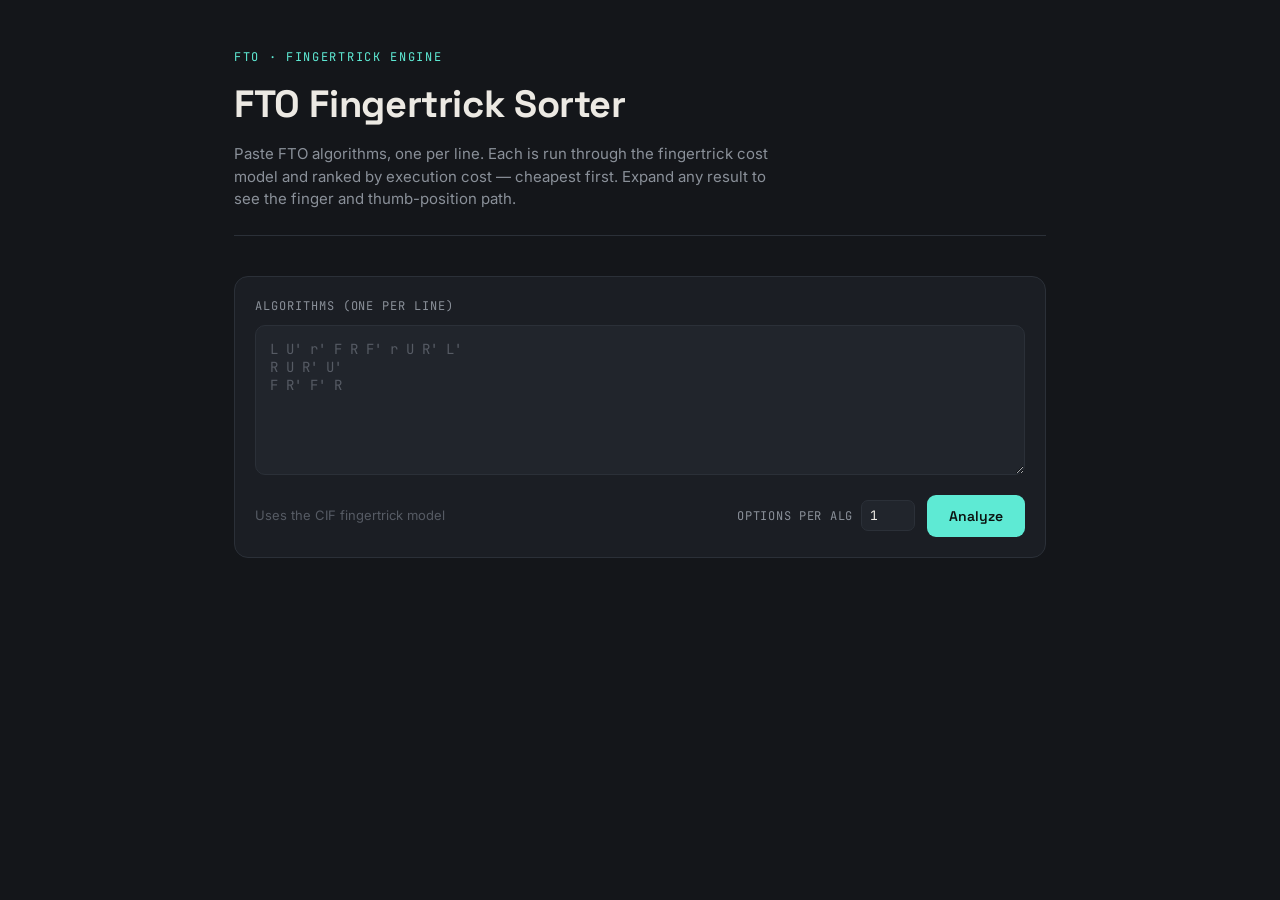
==== index.html @ fd9dcff8 "add EIF support" ====
<!DOCTYPE html>
<html lang="en">
<head>
<meta charset="UTF-8">
<meta name="viewport" content="width=device-width, initial-scale=1.0">
<title>FTO Fingertrick Sorter</title>
<link rel="preconnect" href="https://fonts.googleapis.com">
<link rel="preconnect" href="https://fonts.gstatic.com" crossorigin>
<link href="https://fonts.googleapis.com/css2?family=Space+Grotesk:wght@500;600;700&family=Inter:wght@400;500;600&family=JetBrains+Mono:wght@400;500;700&display=swap" rel="stylesheet">
<style>
  :root {
    --bg: #14161a;
    --surface: #1b1e24;
    --surface-2: #21252c;
    --border: #2b3038;
    --text: #ece9e3;
    --text-muted: #8a9099;
    --text-faint: #565b64;

    --primary: #5eead4;
    --primary-dim: #234945;
    --secondary: #f2a65a;
    --accent: #fb7185;

    --f-thumb: #f2a65a;
    --f-index: #5eead4;
    --f-middle: #a78bfa;
    --f-ring: #fb7185;
    --f-wrist: #60a5fa;
    --f-none: #8a9099;

    --t-front: #34d399;
    --t-top: #818cf8;
    --t-bottom: #818cf8;
    --t-backplus: #fbbf24;
    --t-backminus: #f472b6;

    --font-display: 'Space Grotesk', sans-serif;
    --font-body: 'Inter', sans-serif;
    --font-mono: 'JetBrains Mono', monospace;
  }

  * { box-sizing: border-box; }

  body {
    margin: 0;
    background: var(--bg);
    color: var(--text);
    font-family: var(--font-body);
    line-height: 1.5;
  }

  .wrap {
    max-width: 860px;
    margin: 0 auto;
    padding: 48px 24px 96px;
  }

  header {
    margin-bottom: 40px;
    border-bottom: 1px solid var(--border);
    padding-bottom: 24px;
  }

  .eyebrow {
    font-family: var(--font-mono);
    font-size: 12px;
    letter-spacing: 0.14em;
    text-transform: uppercase;
    color: var(--primary);
    margin: 0 0 10px;
  }

  h1 {
    font-family: var(--font-display);
    font-weight: 700;
    font-size: clamp(28px, 4vw, 38px);
    margin: 0 0 10px;
    letter-spacing: -0.01em;
  }

  header p {
    color: var(--text-muted);
    margin: 0;
    max-width: 60ch;
    font-size: 15px;
  }

  .panel {
    background: var(--surface);
    border: 1px solid var(--border);
    border-radius: 14px;
    padding: 20px;
  }

  label.field-label {
    display: block;
    font-family: var(--font-mono);
    font-size: 12px;
    color: var(--text-muted);
    text-transform: uppercase;
    letter-spacing: 0.08em;
    margin-bottom: 10px;
  }

  textarea {
    width: 100%;
    min-height: 150px;
    resize: vertical;
    background: var(--surface-2);
    border: 1px solid var(--border);
    border-radius: 10px;
    color: var(--text);
    font-family: var(--font-mono);
    font-size: 14px;
    padding: 14px;
    outline: none;
    transition: border-color 0.15s ease;
  }

  textarea:focus { border-color: var(--primary); }
  textarea::placeholder { color: var(--text-faint); }

  .controls {
    display: flex;
    align-items: center;
    justify-content: space-between;
    margin-top: 14px;
    gap: 12px;
    flex-wrap: wrap;
  }

  .hint { font-size: 13px; color: var(--text-faint); }

  .options-per-alg {
    display: flex;
    align-items: center;
    gap: 8px;
    margin-left: auto;
  }

  .options-per-alg label {
    font-family: var(--font-mono);
    font-size: 12px;
    color: var(--text-muted);
    text-transform: uppercase;
    letter-spacing: 0.06em;
    white-space: nowrap;
  }

  .options-per-alg input {
    width: 54px;
    background: var(--surface-2);
    border: 1px solid var(--border);
    border-radius: 7px;
    color: var(--text);
    font-family: var(--font-mono);
    font-size: 13px;
    padding: 6px 8px;
    outline: none;
  }

  .options-per-alg input:focus { border-color: var(--primary); }

  button#analyze {
    background: var(--primary);
    color: #0b1210;
    border: none;
    font-family: var(--font-display);
    font-weight: 600;
    font-size: 14px;
    padding: 12px 22px;
    border-radius: 9px;
    cursor: pointer;
    transition: transform 0.12s ease, box-shadow 0.12s ease;
  }

  button#analyze:hover { box-shadow: 0 0 0 3px var(--primary-dim); }
  button#analyze:active { transform: translateY(1px); }

  section#results { margin-top: 40px; }

  .results-head {
    display: flex;
    align-items: baseline;
    justify-content: space-between;
    margin-bottom: 16px;
  }

  .results-head h2 {
    font-family: var(--font-display);
    font-size: 15px;
    text-transform: uppercase;
    letter-spacing: 0.08em;
    color: var(--text-muted);
    margin: 0;
    font-weight: 600;
  }

  .copy-btn {
    background: transparent;
    color: var(--primary);
    border: 1px solid var(--primary-dim);
    font-family: var(--font-mono);
    font-size: 12px;
    font-weight: 500;
    padding: 7px 12px;
    border-radius: 8px;
    cursor: pointer;
    display: inline-flex;
    align-items: center;
    gap: 6px;
    transition: background 0.15s ease, color 0.15s ease, border-color 0.15s ease;
  }

  .copy-btn:hover { background: var(--primary-dim); }

  .copy-btn.copied {
    color: #0b1210;
    background: var(--primary);
    border-color: var(--primary);
  }

  .copy-btn svg { flex-shrink: 0; }

  .legend {
    display: flex;
    flex-wrap: wrap;
    gap: 10px 16px;
    margin-bottom: 22px;
    padding: 14px 16px;
    background: var(--surface);
    border: 1px solid var(--border);
    border-radius: 10px;
    font-size: 12px;
    color: var(--text-muted);
  }

  .legend-group { display: flex; align-items: center; gap: 8px; flex-wrap: wrap; }
  .legend-title { font-family: var(--font-mono); text-transform: uppercase; letter-spacing: 0.06em; font-size: 11px; color: var(--text-faint); margin-right: 4px; }

  .dot { width: 9px; height: 9px; border-radius: 50%; display: inline-block; }
  .legend-item { display: flex; align-items: center; gap: 5px; }

  .badge {
    font-family: var(--font-mono);
    font-size: 11px;
    padding: 2px 7px;
    border-radius: 5px;
    color: #0b1210;
    font-weight: 700;
  }

  .card {
    background: var(--surface);
    border: 1px solid var(--border);
    border-radius: 12px;
    margin-bottom: 12px;
    overflow: hidden;
  }

  .card summary {
    list-style: none;
    cursor: pointer;
    padding: 16px 18px;
    display: flex;
    align-items: center;
    gap: 16px;
  }
  .card summary::-webkit-details-marker { display: none; }

  .rank {
    font-family: var(--font-mono);
    font-size: 12px;
    color: var(--text-faint);
    width: 22px;
    flex-shrink: 0;
  }

  .alg-text {
    font-family: var(--font-mono);
    font-size: 15px;
    font-weight: 500;
    flex: 1;
    min-width: 0;
    overflow-wrap: break-word;
  }

  .alg-text.invalid { color: var(--accent); font-style: italic; }

  .meta { display: flex; align-items: center; gap: 12px; flex-shrink: 0; }

  .thumb-chip {
    font-family: var(--font-mono);
    font-size: 11px;
    padding: 3px 8px;
    border-radius: 6px;
    border: 1px solid var(--border);
    color: var(--text-muted);
    white-space: nowrap;
  }

  .cost-wrap { display: flex; align-items: center; gap: 8px; }
  .cost-num { font-family: var(--font-mono); font-size: 14px; font-weight: 700; width: 48px; text-align: right; }
  .cost-bar-track { width: 70px; height: 6px; border-radius: 3px; background: var(--surface-2); overflow: hidden; }
  .cost-bar-fill { height: 100%; border-radius: 3px; }

  .chevron {
    color: var(--text-faint);
    transition: transform 0.15s ease;
    flex-shrink: 0;
  }
  details[open] .chevron { transform: rotate(90deg); }

  .card-body {
    padding: 4px 18px 20px;
    border-top: 1px solid var(--border);
  }

  .start-line {
    font-family: var(--font-mono);
    font-size: 12px;
    color: var(--text-muted);
    margin: 14px 0 12px;
  }

  .option-block + .option-block {
    margin-top: 18px;
    padding-top: 16px;
    border-top: 1px dashed var(--border);
  }

  .option-head {
    display: flex;
    align-items: center;
    gap: 10px;
    margin: 14px 0 10px;
  }

  .option-index {
    font-family: var(--font-mono);
    font-size: 11px;
    text-transform: uppercase;
    letter-spacing: 0.06em;
    color: var(--text-faint);
  }

  .option-cost {
    font-family: var(--font-mono);
    font-size: 12px;
    font-weight: 700;
  }

  .move-list {
    display: flex;
    flex-wrap: wrap;
    gap: 8px;
  }

  .move {
    display: flex;
    align-items: center;
    gap: 6px;
    background: var(--surface-2);
    border: 1px solid var(--border);
    border-radius: 8px;
    padding: 6px 9px;
  }

  .move.regrip { border-style: dashed; border-color: var(--accent); }

  .move-token {
    font-family: var(--font-mono);
    font-weight: 700;
    font-size: 14px;
  }

  .move-thumb {
    font-family: var(--font-mono);
    font-size: 10px;
    padding: 1px 6px;
    border-radius: 4px;
    color: #0b1210;
    font-weight: 700;
    white-space: nowrap;
  }

  .move-regrip-tag {
    font-family: var(--font-mono);
    font-size: 9px;
    text-transform: uppercase;
    letter-spacing: 0.05em;
    color: var(--accent);
  }

  .empty {
    color: var(--text-faint);
    font-size: 14px;
    padding: 30px 0;
    text-align: center;
  }
</style>
</head>
<body>
<div class="wrap">
  <header>
    <p class="eyebrow">FTO &middot; fingertrick engine</p>
    <h1>FTO Fingertrick Sorter</h1>
    <p>Paste FTO algorithms, one per line. Each is run through the fingertrick cost model and ranked by execution cost &mdash; cheapest first. Expand any result to see the finger and thumb-position path.</p>
  </header>

  <div class="panel">
    <label class="field-label" for="algs">Algorithms (one per line)</label>
    <textarea id="algs" placeholder="L U' r' F R F' r U R' L'&#10;R U R' U'&#10;F R' F' R"></textarea>
    <div class="controls">
      <span class="hint">Uses the CIF fingertrick model</span>
      <div class="options-per-alg">
        <label for="numOptions">Options per alg</label>
        <input type="number" id="numOptions" min="1" max="4" value="1">
      </div>
      <button id="analyze">Analyze</button>
    </div>
  </div>

  <section id="results"></section>
</div>

<script>
// ---------------------------------------------------------------------
// Fingertrick engine (ported from main.js)
// ---------------------------------------------------------------------
// FTO Alg Sorter
const RESET = 0.3;
const REGRIP_GOOD = 0.7;
const REGRIP_BAD = 1.4;



const IMPOSSIBLE = 10;
const TERRIBLE = 4;
const BAD = 2.2;
const ACCEPTABLE = 1.8;
const DECENT = 1.4;
const GOOD = 1.2;
const IDEAL = 1;
const OVERLOAD_PENALTY = 0.4;

const cif = {
    "transitions": {
        "front": {
            "R": "top",
            "R2": "back+",
            "R'": "back-",
            "r": "top",
            "r2": "back+",
            "r'": "back-",
        },
        "top": {
            "R'": "front",
            "R2'": "back-",
            "R": "back+",
            "r'": "front",
            "r2'": "back-",
            "r": "back+"
        },
        "back+": {
            "R'": "top",
            "R2'": "front",
            "r'": "top",
            "r2'": "front"
        },
        "back-": {
            "R": "front",
            "R2": "top",
            "r": "front",
            "r2": "top"
        }
    },
    "regripCosts": {
        "front": {
            "top": REGRIP_GOOD,
            "back+": REGRIP_BAD,
            "back-": REGRIP_BAD,
        },
        "top": {
            "front": REGRIP_GOOD,
            "back+": REGRIP_BAD,
            "back-": REGRIP_BAD,
        },
        "back+": {
            "front": REGRIP_BAD,
            "top": REGRIP_GOOD,
            "back-": REGRIP_BAD,
        },
        "back-": {
            "front": REGRIP_GOOD,
            "top": REGRIP_BAD,
            "back+": REGRIP_BAD,
        },
    },
    "wristEquivalences": {
        "R": "R2'",
        "R2": "R'",
        "R'": "R2",
        "R2'": "R",
        "r": "r2'",
        "r2": "r'",
        "r'": "r2",
        "r2'": "r"
    },
    "costmodel": {
        "front": {
            "R": [make_cost(IDEAL, "wrist")],
            "R'": [make_cost(IDEAL, "wrist")],
            "R2": [make_cost(DECENT, "wrist")],
            "R2'": [make_cost(IMPOSSIBLE, "wrist")],
            "r": [make_cost(IDEAL, "wrist")],
            "r'": [make_cost(IDEAL, "wrist")],
            "r2": [make_cost(DECENT, "wrist")],
            "r2'": [make_cost(IMPOSSIBLE, "wrist")],
            "U": [make_cost(IDEAL, "index"), make_cost(GOOD, "middle")],
            "U'": [make_cost(IDEAL, "indexL"), make_cost(BAD, "middleL")],
            "F": [make_cost(DECENT, "index")],
            "F'": [make_cost(ACCEPTABLE, "index")],
            "BR": [make_cost(BAD, "middle"), make_cost(BAD, "ringL"), make_cost(BAD, "middleL")],
            "BR'": [make_cost(ACCEPTABLE, "middle")],
            "L": [make_cost(DECENT, "index")],
            "L'": [make_cost(ACCEPTABLE, "indexL")],
            "D": [make_cost(DECENT, "ringL")],
            "D'": [make_cost(ACCEPTABLE, "ringL")],
            "BL": [make_cost(TERRIBLE, "wristL")],
            "BL'": [make_cost(TERRIBLE, "wristL")],
            "B": [make_cost(ACCEPTABLE, "index")],
            "B'": [make_cost(DECENT, "middleL")]
        },
        "top": {
            "R": [make_cost(DECENT, "wrist")],
            "R'": [make_cost(IDEAL, "wrist")],
            "R2": [make_cost(IMPOSSIBLE, "wrist")],
            "R2'": [make_cost(DECENT, "wrist")],
            "r": [make_cost(DECENT, "wrist")],
            "r'": [make_cost(IDEAL, "wrist")],
            "r2": [make_cost(IMPOSSIBLE, "wrist")],
            "r2'": [make_cost(DECENT, "wrist")],
            "U": [make_cost(GOOD, "index")],
            "U'": [make_cost(IDEAL, "indexL"), make_cost(BAD, "middleL")],
            "F": [make_cost(ACCEPTABLE, "ring")],
            "F'": [make_cost(DECENT, "ring")],
            "BR": [make_cost(DECENT, "middle"), make_cost(DECENT, "index")],
            "BR'": [make_cost(DECENT, "indexL"), make_cost(ACCEPTABLE, "index")],
            "L": [make_cost(BAD, "thumb")],
            "L'": [make_cost(DECENT, "indexL"), make_cost(ACCEPTABLE, "thumbL")],
            "D": [make_cost(DECENT, "ringL")],
            "D'": [make_cost(ACCEPTABLE, "ringL")],
            "BL": [make_cost(TERRIBLE, "wristL")],
            "BL'": [make_cost(TERRIBLE, "wristL")],
            "B": [make_cost(IDEAL, "index")],
            "B'": [make_cost(GOOD, "middleL")]
        },
        "back+": {
            "R": [make_cost(IMPOSSIBLE, "wrist")],
            "R'": [make_cost(IDEAL, "wrist")],
            "R2": [make_cost(IMPOSSIBLE, "wrist")],
            "R2'": [make_cost(DECENT, "wrist")],
            "r": [make_cost(IMPOSSIBLE, "wrist")],
            "r'": [make_cost(IDEAL, "wrist")],
            "r2": [make_cost(IMPOSSIBLE, "wrist")],
            "r2'": [make_cost(DECENT, "wrist")],
            "U": [make_cost(ACCEPTABLE, "indexL")],
            "U'": [make_cost(IDEAL, "indexL")],
            "F": [make_cost(TERRIBLE, "index")],
            "F'": [make_cost(TERRIBLE, "index")],
            "BR": [make_cost(ACCEPTABLE, "index")],
            "BR'": [make_cost(TERRIBLE, "index")],
            "L": [make_cost(IMPOSSIBLE, "")],
            "L'": [make_cost(IMPOSSIBLE, "")],
            "D": [make_cost(ACCEPTABLE, "index")],
            "D'": [make_cost(TERRIBLE, "ringL")],
            "BL": [make_cost(TERRIBLE, "wristL")],
            "BL'": [make_cost(TERRIBLE, "wristL")],
            "B": [make_cost(TERRIBLE, "middleL")],
            "B'": [make_cost(DECENT, "middleL")]
        },
        "back-": {
            "R": [make_cost(IDEAL, "wrist")],
            "R'": [make_cost(IMPOSSIBLE, "wrist")],
            "R2": [make_cost(DECENT, "wrist")],
            "R2'": [make_cost(IMPOSSIBLE, "wrist")],
            "r": [make_cost(IDEAL, "wrist")],
            "r'": [make_cost(IMPOSSIBLE, "wrist")],
            "r2": [make_cost(DECENT, "wrist")],
            "r2'": [make_cost(IMPOSSIBLE, "wrist")],
            "U": [make_cost(TERRIBLE, "middle")],
            "U'": [make_cost(GOOD, "indexL")],
            "F": [make_cost(GOOD, "ring")],
            "F'": [make_cost(DECENT, "ring")],
            "BR": [make_cost(IMPOSSIBLE, "")],
            "BR'": [make_cost(IMPOSSIBLE, "")],
            "L": [make_cost(BAD, "index")],
            "L'": [make_cost(ACCEPTABLE, "indexL")],
            "D": [make_cost(DECENT, "ringL")],
            "D'": [make_cost(ACCEPTABLE, "ringL")],
            "BL": [make_cost(TERRIBLE, "wristL")],
            "BL'": [make_cost(TERRIBLE, "wristL")],
            "B": [make_cost(TERRIBLE, "middleL")],
            "B'": [make_cost(BAD, "middleL")]
        }
    }
};

const eif = {
    "transitions": {
        "front": {
            "R": "back+",
            "R'": "bottom",
            "R2'": "back-",
            "r": "back+",
            "r'": "bottom",
            "r2'": "back-",
        },
        "back+": {
            "R'": "front",
            "R2'": "bottom",
            "r'": "front",
            "r2'": "bottom",
        },
        "back-": {
            "R": "bottom",
            "R2": "front",
            "r": "bottom",
            "r2": "front",
        },
        "bottom": {
            "R": "front",
            "R2": "back+",
            "R'": "back-",
            "r": "front",
            "r2": "back+",
            "r'": "back-",
        },
    }, // done
    "regripCosts": {
        "front": {
            "back+": REGRIP_GOOD,
            "back-": REGRIP_BAD,
            "bottom": REGRIP_GOOD,
        },
        "bottom": {
            "front": REGRIP_GOOD,
            "back+": REGRIP_BAD,
            "back-": REGRIP_GOOD,
        },
        "back+": {
            "front": REGRIP_GOOD,
            "bottom": REGRIP_BAD,
            "back-": REGRIP_BAD,
        },
        "back-": {
            "bottom": REGRIP_GOOD,
            "front": REGRIP_BAD,
            "back+": REGRIP_BAD,
        },
    },
    "wristEquivalences": {
        "R": "R2'",
        "R2": "R'",
        "R'": "R2",
        "R2'": "R",
        "r": "r2'",
        "r2": "r'",
        "r'": "r2",
        "r2'": "r"
    },
    "costmodel": {
        "front": {
            "R": [make_cost(IDEAL, "wrist")],
            "R'": [make_cost(IDEAL, "wrist")],
            "R2": [make_cost(IMPOSSIBLE, "wrist")],
            "R2'": [make_cost(DECENT, "wrist")],
            "r": [make_cost(IDEAL, "wrist")],
            "r'": [make_cost(IDEAL, "wrist")],
            "r2": [make_cost(IMPOSSIBLE, "wrist")],
            "r2'": [make_cost(DECENT, "wrist")], // done
            "U": [make_cost(IDEAL, "index")],
            "U'": [make_cost(IDEAL, "indexL"), make_cost(BAD, "middleL")],
            "F": [make_cost(ACCEPTABLE, "index")],
            "F'": [make_cost(DECENT, "index")],
            "BR": [make_cost(DECENT, "middle"), make_cost(DECENT, "index"), make_cost(BAD, "ringL")],
            "BR'": [make_cost(DECENT, "indexL"), make_cost(ACCEPTABLE, "index")],
            "L": [make_cost(ACCEPTABLE, "indexL")],
            "L'": [make_cost(ACCEPTABLE, "indexL"), make_cost(ACCEPTABLE, "thumbL")],
            "D": [make_cost(ACCEPTABLE, "ringL"), make_cost(ACCEPTABLE, "ringR")],
            "D'": [make_cost(DECENT, "ringR")],
            "BL": [make_cost(BAD, "wristL")],
            "BL'": [make_cost(BAD, "wristL")],
            "B": [make_cost(TERRIBLE, "wristL")],
            "B'": [make_cost(TERRIBLE, "wristL")]
        }, // done 
        "bottom": {
            "R": [make_cost(IDEAL, "wrist")],
            "R'": [make_cost(DECENT, "wrist")],
            "R2": [make_cost(DECENT, "wrist")],
            "R2'": [make_cost(IMPOSSIBLE, "wrist")],
            "r": [make_cost(IDEAL, "wrist")],
            "r'": [make_cost(DECENT, "wrist")],
            "r2": [make_cost(DECENT, "wrist")],
            "r2'": [make_cost(IMPOSSIBLE, "wrist")],
            "U": [make_cost(ACCEPTABLE, "index")],
            "U'": [make_cost(ACCEPTABLE, "indexL"), make_cost(BAD, "middleL")],
            "F": [make_cost(GOOD, "middle"), make_cost(GOOD, "index")],
            "F'": [make_cost(IDEAL, "indexL")],
            "BR": [make_cost(DECENT, "middleL")],
            "BR'": [make_cost(ACCEPTABLE, "middle"), make_cost(BAD, "index")],
            "L": [make_cost(GOOD, "index")],
            "L'": [make_cost(GOOD, "indexL"), make_cost(ACCEPTABLE, "thumbL")],
            "D": [make_cost(DECENT, "INDEX")],
            "D'": [make_cost(ACCEPTABLE, "INDEX")],
            "BL": [make_cost(BAD, "wristL")],
            "BL'": [make_cost(BAD, "wristL")],
            "B": [make_cost(TERRIBLE, "wristL")],
            "B'": [make_cost(TERRIBLE, "wristL")]
        }, // done
        "back+": {
            "R": [make_cost(IMPOSSIBLE, "wrist")],
            "R'": [make_cost(IDEAL, "wrist")],
            "R2": [make_cost(IMPOSSIBLE, "wrist")],
            "R2'": [make_cost(DECENT, "wrist")],
            "r": [make_cost(IMPOSSIBLE, "wrist")],
            "r'": [make_cost(IDEAL, "wrist")],
            "r2": [make_cost(IMPOSSIBLE, "wrist")],
            "r2'": [make_cost(DECENT, "wrist")],
            "U": [make_cost(BAD, "indexL")],
            "U'": [make_cost(GOOD, "indexL")],
            "F": [make_cost(DECENT, "index")],
            "F'": [make_cost(GOOD, "index")],
            "BR": [make_cost(BAD, "index")],
            "BR'": [make_cost(TERRIBLE, "indexL")],
            "L": [make_cost(IMPOSSIBLE, "")],
            "L'": [make_cost(TERRIBLE, "thumbL")],
            "D": [make_cost(TERRIBLE, "index")],
            "D'": [make_cost(BAD, "index")],
            "BL": [make_cost(BAD, "wristL")],
            "BL'": [make_cost(BAD, "wristL")],
            "B": [make_cost(ACCEPTABLE, "index")],
            "B'": [make_cost(TERRIBLE, "indexL")]
        }, // done
        "back-": {
            "R": [make_cost(IDEAL, "wrist")],
            "R'": [make_cost(IMPOSSIBLE, "wrist")],
            "R2": [make_cost(DECENT, "wrist")],
            "R2'": [make_cost(IMPOSSIBLE, "wrist")],
            "r": [make_cost(IDEAL, "wrist")],
            "r'": [make_cost(IMPOSSIBLE, "wrist")],
            "r2": [make_cost(DECENT, "wrist")],
            "r2'": [make_cost(IMPOSSIBLE, "wrist")],
            "U": [make_cost(TERRIBLE, "middleL")],
            "U'": [make_cost(GOOD, "middleL")],
            "F": [make_cost(BAD, "indexL")],
            "F'": [make_cost(DECENT, "indexL")],
            "BR": [make_cost(IMPOSSIBLE, "")],
            "BR'": [make_cost(IMPOSSIBLE, "")],
            "L": [make_cost(ACCEPTABLE, "index")],
            "L'": [make_cost(DECENT, "indexL")],
            "D": [make_cost(DECENT, "index")],
            "D'": [make_cost(ACCEPTABLE, "index")],
            "BL": [make_cost(BAD, "wristL")],
            "BL'": [make_cost(BAD, "wristL")]
        } // done
    }
}

const CONFIGS = {
    "CIF": cif,
    "EIF": eif
}

function getCorrectNotationFromRotation(rot) {
    if (!rot) {
        return "CIF";
    }
    var faceMap = {
        "U": {
            "R": "EIF",
            "L": "EIF",
            "B": "EIF",
            "F": "CIF",
            "BL": "CIF",
            "BR": "CIF",
        },
        "R": {
            "U": "EIF",
            "BR": "EIF",
            "F": "EIF",
            "L": "CIF",
            "B": "CIF",
            "D": "CIF",
        },
        "F": {
            "R": "EIF",
            "L": "EIF",
            "D": "EIF",
            "U": "CIF",
            "BL": "CIF",
            "BR": "CIF",
        },
        "L": {
            "U": "EIF",
            "F": "EIF",
            "BL": "EIF",
            "R": "CIF",
            "D": "CIF",
            "B": "CIF",
        },
        "B": {
            "U": "EIF",
            "BR": "EIF",
            "BL": "EIF",
            "R": "CIF",
            "L": "CIF",
            "D": "CIF",
        },
        "D": {
            "BR": "EIF",
            "BL": "EIF",
            "F": "EIF",
            "B": "CIF",
            "R": "CIF",
            "L": "CIF",
        },
        "BR": {
            "R": "EIF",
            "D": "EIF",
            "B": "EIF",
            "F": "CIF",
            "U": "CIF",
            "BL": "CIF",
        },
        "BL": {
            "B": "EIF",
            "L": "EIF",
            "D": "EIF",
            "U": "CIF",
            "F": "CIF",
            "BR": "CIF",
        },
    }
    var letters = rot.replaceAll(/\{|\}/g, "").split(",");
    console.log(letters);
    return faceMap[letters[0]][letters[1]];
}

function make_cost(cost, finger) {
    return {
        "cost": cost,
        "finger": finger
    }
}

function parse_alg(alg) {
    if (typeof alg !== 'string') {
        alg = String(alg || '');
    }

    let text = alg.trim();
    let auf = '';
    let rot = '';

    const aufMatch = text.match(/^\s*(\(U'?\))\s*/);
    if (aufMatch) {
        auf = aufMatch[1];
        text = text.slice(aufMatch[0].length).trim();
    }

    const rotMatch = text.match(/^\s*(\{[A-Z]+,[A-Z]+\})\s*/);
    if (rotMatch) {
        rot = rotMatch[1];
        text = text.slice(rotMatch[0].length).trim();
    }

    text = text.replace(/\b([A-Z]+)w('?|2'?|2)\b/g, function (_, faceMod) {
        const face = faceMod.slice(0, -1).toLowerCase();
        const suffix = faceMod.slice(-1);
        if (suffix === 'w' || suffix === 'W') {
            return face;
        }
        return face + suffix;
    });

    const tokenRegex = /([A-Z]{1,2}|[a-z]{1,2})(?:2'|2|'|')?/g;
    const tokens = [];
    let tokenMatch;
    while ((tokenMatch = tokenRegex.exec(text)) !== null) {
        tokens.push(tokenMatch[0]);
    }

    return {
        tokens,
        auf,
        rot
    };
}

function _search_alg(tokens, index, fingertricks, thumbs, cost, config, regrips, isRegrip) {
    if (regrips > 1) {
        return null;
    }
    if (index == tokens.length) {
        const withThumbFingerTricks = fingertricks.map(move => ({ ...move }));
        for (var i = 0; i < withThumbFingerTricks.length; i++) {
            withThumbFingerTricks[i].thumb = thumbs[i];
        }
        return {
            fingertricks: withThumbFingerTricks,
            cost,
            regrips
        }
    }
    var currentThumb = thumbs[thumbs.length - 1];
    var currentToken = tokens[index];
    var baseCostOptions = config.costmodel[currentThumb][currentToken] || [];
    var costOptions = baseCostOptions.map(option => ({ ...option, token: currentToken }));

    // populate the cost options with their respective moves because wrist turn options might include moves other than current token
    // also makes sure that the fingertrick path includes all moves taken
    if (costOptions.length > 0 && costOptions[0].finger == "wrist") {
        const alternative = config.wristEquivalences[currentToken];
        const alternative_options = (config.costmodel[currentThumb][alternative] || []).map(option => ({ ...option, token: alternative }));
        costOptions.push(...alternative_options);
    }
    if (isRegrip) {
        for (const option of costOptions ) {
            option.regrip = true;
        }
    }

    var lastFinger = "";
    if (fingertricks.length > 0) {
        lastFinger = fingertricks[fingertricks.length - 1].finger;
    }

    var optionResults = [];
    for (const option of costOptions) {
        var new_thumb = currentThumb;
        // TODO: allow regrips if the moves are evaluated as impossible
        if (option.finger == "wrist") {
            new_thumb = config.transitions[currentThumb][option.token];
        }
        // allow re-gripping before any R/r move
        if ((option.finger == "wrist" && !config.transitions[currentThumb][option.token]) || option.cost == IMPOSSIBLE) {
            for (const key of Object.keys(config.transitions)) {
                const regripCost = config.regripCosts[currentThumb][key];
                if (regripCost) {
                    const newThumbsRegrip = [...thumbs];
                    newThumbsRegrip[newThumbsRegrip.length - 1] = key;
                    optionResults.push(_search_alg(tokens, index, fingertricks, newThumbsRegrip, cost + regripCost, config, regrips + 1, true));
                }
            }
            continue;
        }
        const newFingertricks = fingertricks.concat(option);
        const newThumbs = thumbs.concat(new_thumb);
        var current_finger = option.finger;
        var optionCost = cost + option.cost;
        if (lastFinger == current_finger && current_finger != "wrist") {
            optionCost += OVERLOAD_PENALTY;
        }

        optionResults.push(_search_alg(tokens, index + 1, newFingertricks, newThumbs, optionCost, config, regrips, false));
    }

    var bestResult = null;
    for (const result of optionResults) {
        if (!result) {
            continue;
        }
        if (!bestResult || result.cost < bestResult.cost) {
            bestResult = result;
        }
    }
    return bestResult;
}

function explore_alg(tokenized, config) {
    var tokens = tokenized.tokens;
    var path_options = []
    for (const key of Object.keys(config.transitions)) {
        const result = _search_alg(tokens, 0, [], [key], 0, config, 0, false);
        result.auf = tokenized.auf;
        result.rot = tokenized.rot;
        path_options.push(result);
    }

    return path_options
        .filter(Boolean)
        .sort((a, b) => a.cost - b.cost);
    }
    
function resultToAlgStr(result) {
    const joined = result.fingertricks.map((e) => e.token).join(" ");
    const joinParts = [];
    if (result.auf) {
        joinParts.push(result.auf);
    }
    if (result.rot) {
        joinParts.push(result.rot);
    }
    joinParts.push(joined);
    return joinParts.join(" ");
}
// ---------------------------------------------------------------------
// Frontend
// ---------------------------------------------------------------------
function normalizeFinger(f) {
    if (!f) return { base: 'none', left: false };
    const lower = f.toLowerCase();
    const bases = ['thumb', 'index', 'middle', 'ring', 'wrist'];
    for (const b of bases) {
        if (lower === b) return { base: b, left: false };
        if (lower === b + 'l') return { base: b, left: true };
    }
    return { base: 'none', left: false };
}

const FINGER_COLOR = {
    thumb: 'var(--f-thumb)',
    index: 'var(--f-index)',
    middle: 'var(--f-middle)',
    ring: 'var(--f-ring)',
    wrist: 'var(--f-wrist)',
    none: 'var(--f-none)'
};

const THUMB_COLOR = {
    front: 'var(--t-front)',
    top: 'var(--t-top)',
    'back+': 'var(--t-backplus)',
    'back-': 'var(--t-backminus)',
    bottom: 'var(--t-bottom)'
};

const THUMB_LABEL = { front: 'Front', top: 'Top', 'back+': 'Back+', 'back-': 'Back-', "bottom": "Bottom" };

function fingerLabel(base, left) {
    if (base === 'none') return '\u2014';
    const name = base.charAt(0).toUpperCase() + base.slice(1);
    return left ? name + ' (L)' : name;
}

function escapeHtml(str) {
    return String(str).replace(/[&<>"']/g, c => ({ '&': '&amp;', '<': '&lt;', '>': '&gt;', '"': '&quot;', "'": '&#39;' }[c]));
}

function renderLegend() {
    const fingerItems = ['thumb', 'index', 'middle', 'ring', 'wrist', 'none'].map(f =>
        `<span class="legend-item"><span class="dot" style="background:${FINGER_COLOR[f]}"></span>${fingerLabel(f, false)}</span>`
    ).join('');
    const thumbItems = Object.keys(THUMB_COLOR).map(t =>
        `<span class="legend-item"><span class="dot" style="background:${THUMB_COLOR[t]}"></span>${THUMB_LABEL[t]}</span>`
    ).join('');
    return `
      <div class="legend">
        <div class="legend-group"><span class="legend-title">Finger</span>${fingerItems}</div>
        <div class="legend-group"><span class="legend-title">Thumb position</span>${thumbItems}</div>
      </div>`;
}

function renderOptionBlock(result, index, showHeader) {
    const startThumb = result.fingertricks.length > 0 ? result.fingertricks[0].thumb : null;
    let html = '<div class="option-block">';
    if (showHeader) {
        html += `
          <div class="option-head">
            <span class="option-index">Option ${index + 1}</span>
            <span class="option-cost">${result.cost.toFixed(2)}</span>
          </div>`;
    }
    if (startThumb) {
        html += `<div class="start-line">Start &middot; thumb at <span style="color:${THUMB_COLOR[startThumb] || 'var(--text-muted)'}">${THUMB_LABEL[startThumb] || startThumb}</span></div>`;
    }
    html += '<div class="move-list">';
    for (const move of result.fingertricks) {
        const { base, left } = normalizeFinger(move.finger);
        const color = FINGER_COLOR[base] || FINGER_COLOR.none;
        const thumbColor = THUMB_COLOR[move.thumb] || 'var(--text-muted)';
        const thumbLbl = THUMB_LABEL[move.thumb] || move.thumb || '?';
        html += `
          <div class="move${move.regrip ? ' regrip' : ''}">
            <span class="move-thumb" style="background:${thumbColor}">${thumbLbl}</span>
            <span class="move-token" style="color:${color}">${escapeHtml(move.token)}</span>
            ${move.regrip ? '<span class="move-regrip-tag">regrip</span>' : ''}
          </div>`;
    }
    html += '</div></div>';
    return html;
}

function costColor(cost, min, max) {
    if (max === min) return 'var(--primary)';
    const t = Math.max(0, Math.min(1, (cost - min) / (max - min)));
    // interpolate teal (good) -> rose (bad)
    const good = [94, 234, 212];
    const bad = [251, 113, 133];
    const rgb = good.map((g, i) => Math.round(g + (bad[i] - g) * t));
    return `rgb(${rgb.join(',')})`;
}


function analyze() {
    const raw = document.getElementById('algs').value;
    const lines = raw.split('\n').map(l => l.trim()).filter(l => l.length > 0);
    const resultsSection = document.getElementById('results');

    const numOptionsInput = document.getElementById('numOptions');
    let numOptions = parseInt(numOptionsInput.value, 10);
    if (!Number.isFinite(numOptions) || numOptions < 1) numOptions = 1;
    if (numOptions > 4) numOptions = 4;
    numOptionsInput.value = numOptions;

    if (lines.length === 0) {
        resultsSection.innerHTML = '<div class="empty">Paste one or more algorithms above, then hit Analyze.</div>';
        return;
    }

    const entries = lines.map(line => {
        const tokenized = parse_alg(line);
        var notation = getCorrectNotationFromRotation(tokenized.rot)
        var config = CONFIGS[notation];
        let results = [];
        try {
            results = explore_alg(tokenized, config);
        } catch (e) {
            results = [];
        }
        const best = results.length > 0 ? results[0] : null;
        return { alg: line, best, results };
    });

    entries.sort((a, b) => {
        const ca = a.best ? a.best.cost : Infinity;
        const cb = b.best ? b.best.cost : Infinity;
        return ca - cb;
    });

    const validCosts = entries.filter(e => e.best).map(e => e.best.cost);
    const min = validCosts.length ? Math.min(...validCosts) : 0;
    const max = validCosts.length ? Math.max(...validCosts) : 1;

    let html = `
      <div class="results-head">
        <h2>Results &middot; ${entries.length} alg${entries.length > 1 ? 's' : ''}</h2>
        <button id="copyResults" class="copy-btn" type="button">
          <svg width="13" height="13" viewBox="0 0 24 24" fill="none" stroke="currentColor" stroke-width="2.2"><rect x="9" y="9" width="12" height="12" rx="2"/><path d="M5 15V5a2 2 0 0 1 2-2h10"/></svg>
          <span class="copy-btn-label">Copy top executions</span>
        </button>
      </div>`;
    html += renderLegend();

    entries.forEach((entry, i) => {
        const { alg, best, results } = entry;
        if (!best) {
            html += `
              <details class="card">
                <summary>
                  <span class="rank">${i + 1}</span>
                  <span class="alg-text invalid">${escapeHtml(alg)}</span>
                  <span class="thumb-chip">no valid path</span>
                </summary>
                <div class="card-body"><div class="start-line">No fingertrick path found within the regrip limit.</div></div>
              </details>`;
            return;
        }
        const startThumb = best.fingertricks.length > 0 ? best.fingertricks[0].thumb : null;
        const pct = max === min ? 100 : Math.round(((best.cost - min) / (max - min)) * 100);
        const barColor = costColor(best.cost, min, max);
        const algStr = resultToAlgStr(best);
        html += `
          <details class="card">
            <summary>
              <span class="rank">${i + 1}</span>
              <span class="alg-text">${escapeHtml(algStr)}</span>
              <span class="meta">
                ${startThumb ? `<span class="thumb-chip">start: ${THUMB_LABEL[startThumb] || startThumb}</span>` : ''}
                <span class="cost-wrap">
                  <span class="cost-bar-track"><span class="cost-bar-fill" style="width:${pct}%;background:${barColor}"></span></span>
                  <span class="cost-num" style="color:${barColor}">${best.cost.toFixed(2)}</span>
                </span>
              </span>
              <svg class="chevron" width="14" height="14" viewBox="0 0 24 24" fill="none" stroke="currentColor" stroke-width="2.5"><path d="M9 6l6 6-6 6"/></svg>
            </summary>
            <div class="card-body">${results.slice(0, numOptions).map((r, oi) => renderOptionBlock(r, oi, numOptions > 1)).join('')}</div>
          </details>`;
    });

    resultsSection.innerHTML = html;

    const copyBtn = document.getElementById('copyResults');
    if (copyBtn) {
        copyBtn.addEventListener('click', () => copyTopExecutions(entries, copyBtn));
    }
}


function copyTopExecutions(entries, btn) {
    const lines = entries
        .filter(e => e.best)
        .map(e => resultToAlgStr(e.best));

    const text = lines.join('\n');
    const label = btn.querySelector('.copy-btn-label');
    const originalLabel = label ? label.textContent : '';

    const showState = (msg, ok) => {
        if (!label) return;
        label.textContent = msg;
        btn.classList.toggle('copied', ok);
        setTimeout(() => {
            label.textContent = originalLabel;
            btn.classList.remove('copied');
        }, 1500);
    };

    if (!text) {
        showState('No valid executions', false);
        return;
    }

    if (navigator.clipboard && navigator.clipboard.writeText) {
        navigator.clipboard.writeText(text)
            .then(() => showState('Copied!', true))
            .catch(() => showState('Copy failed', false));
    } else {
        const helper = document.createElement('textarea');
        helper.value = text;
        helper.style.position = 'fixed';
        helper.style.opacity = '0';
        document.body.appendChild(helper);
        helper.select();
        try {
            document.execCommand('copy');
            showState('Copied!', true);
        } catch (e) {
            showState('Copy failed', false);
        }
        document.body.removeChild(helper);
    }
}

document.getElementById('analyze').addEventListener('click', analyze);
document.getElementById('algs').addEventListener('keydown', (e) => {
    if (e.key === 'Enter' && (e.metaKey || e.ctrlKey)) analyze();
});
</script>
</body>
</html>
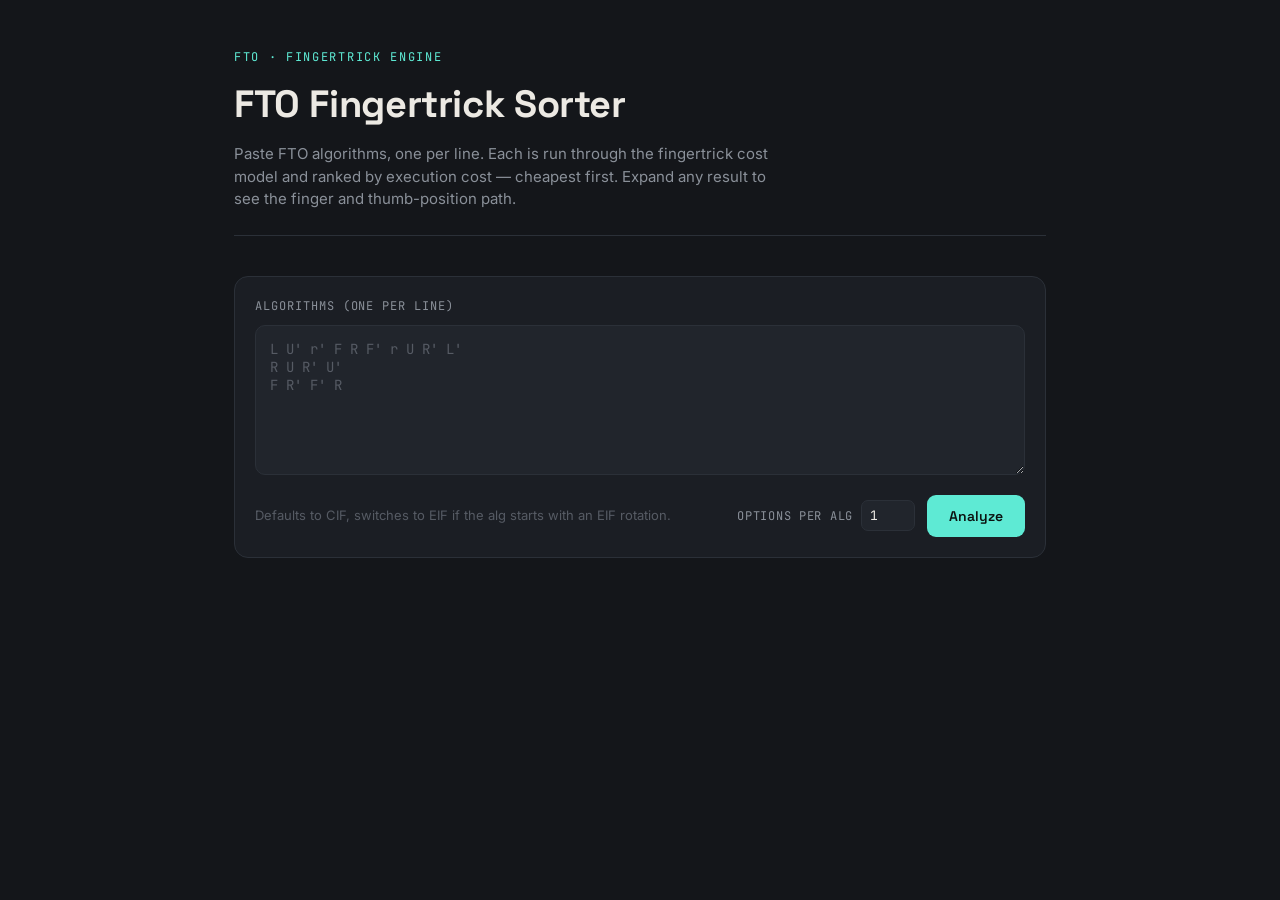
==== commit f035c6ab: "untangle monolithic html file" ====
--- a/index.html
+++ b/index.html
@@ -7,399 +7,7 @@
 <link rel="preconnect" href="https://fonts.googleapis.com">
 <link rel="preconnect" href="https://fonts.gstatic.com" crossorigin>
 <link href="https://fonts.googleapis.com/css2?family=Space+Grotesk:wght@500;600;700&family=Inter:wght@400;500;600&family=JetBrains+Mono:wght@400;500;700&display=swap" rel="stylesheet">
-<style>
-  :root {
-    --bg: #14161a;
-    --surface: #1b1e24;
-    --surface-2: #21252c;
-    --border: #2b3038;
-    --text: #ece9e3;
-    --text-muted: #8a9099;
-    --text-faint: #565b64;
-
-    --primary: #5eead4;
-    --primary-dim: #234945;
-    --secondary: #f2a65a;
-    --accent: #fb7185;
-
-    --f-thumb: #f2a65a;
-    --f-index: #5eead4;
-    --f-middle: #a78bfa;
-    --f-ring: #fb7185;
-    --f-wrist: #60a5fa;
-    --f-none: #8a9099;
-
-    --t-front: #34d399;
-    --t-top: #818cf8;
-    --t-bottom: #818cf8;
-    --t-backplus: #fbbf24;
-    --t-backminus: #f472b6;
-
-    --font-display: 'Space Grotesk', sans-serif;
-    --font-body: 'Inter', sans-serif;
-    --font-mono: 'JetBrains Mono', monospace;
-  }
-
-  * { box-sizing: border-box; }
-
-  body {
-    margin: 0;
-    background: var(--bg);
-    color: var(--text);
-    font-family: var(--font-body);
-    line-height: 1.5;
-  }
-
-  .wrap {
-    max-width: 860px;
-    margin: 0 auto;
-    padding: 48px 24px 96px;
-  }
-
-  header {
-    margin-bottom: 40px;
-    border-bottom: 1px solid var(--border);
-    padding-bottom: 24px;
-  }
-
-  .eyebrow {
-    font-family: var(--font-mono);
-    font-size: 12px;
-    letter-spacing: 0.14em;
-    text-transform: uppercase;
-    color: var(--primary);
-    margin: 0 0 10px;
-  }
-
-  h1 {
-    font-family: var(--font-display);
-    font-weight: 700;
-    font-size: clamp(28px, 4vw, 38px);
-    margin: 0 0 10px;
-    letter-spacing: -0.01em;
-  }
-
-  header p {
-    color: var(--text-muted);
-    margin: 0;
-    max-width: 60ch;
-    font-size: 15px;
-  }
-
-  .panel {
-    background: var(--surface);
-    border: 1px solid var(--border);
-    border-radius: 14px;
-    padding: 20px;
-  }
-
-  label.field-label {
-    display: block;
-    font-family: var(--font-mono);
-    font-size: 12px;
-    color: var(--text-muted);
-    text-transform: uppercase;
-    letter-spacing: 0.08em;
-    margin-bottom: 10px;
-  }
-
-  textarea {
-    width: 100%;
-    min-height: 150px;
-    resize: vertical;
-    background: var(--surface-2);
-    border: 1px solid var(--border);
-    border-radius: 10px;
-    color: var(--text);
-    font-family: var(--font-mono);
-    font-size: 14px;
-    padding: 14px;
-    outline: none;
-    transition: border-color 0.15s ease;
-  }
-
-  textarea:focus { border-color: var(--primary); }
-  textarea::placeholder { color: var(--text-faint); }
-
-  .controls {
-    display: flex;
-    align-items: center;
-    justify-content: space-between;
-    margin-top: 14px;
-    gap: 12px;
-    flex-wrap: wrap;
-  }
-
-  .hint { font-size: 13px; color: var(--text-faint); }
-
-  .options-per-alg {
-    display: flex;
-    align-items: center;
-    gap: 8px;
-    margin-left: auto;
-  }
-
-  .options-per-alg label {
-    font-family: var(--font-mono);
-    font-size: 12px;
-    color: var(--text-muted);
-    text-transform: uppercase;
-    letter-spacing: 0.06em;
-    white-space: nowrap;
-  }
-
-  .options-per-alg input {
-    width: 54px;
-    background: var(--surface-2);
-    border: 1px solid var(--border);
-    border-radius: 7px;
-    color: var(--text);
-    font-family: var(--font-mono);
-    font-size: 13px;
-    padding: 6px 8px;
-    outline: none;
-  }
-
-  .options-per-alg input:focus { border-color: var(--primary); }
-
-  button#analyze {
-    background: var(--primary);
-    color: #0b1210;
-    border: none;
-    font-family: var(--font-display);
-    font-weight: 600;
-    font-size: 14px;
-    padding: 12px 22px;
-    border-radius: 9px;
-    cursor: pointer;
-    transition: transform 0.12s ease, box-shadow 0.12s ease;
-  }
-
-  button#analyze:hover { box-shadow: 0 0 0 3px var(--primary-dim); }
-  button#analyze:active { transform: translateY(1px); }
-
-  section#results { margin-top: 40px; }
-
-  .results-head {
-    display: flex;
-    align-items: baseline;
-    justify-content: space-between;
-    margin-bottom: 16px;
-  }
-
-  .results-head h2 {
-    font-family: var(--font-display);
-    font-size: 15px;
-    text-transform: uppercase;
-    letter-spacing: 0.08em;
-    color: var(--text-muted);
-    margin: 0;
-    font-weight: 600;
-  }
-
-  .copy-btn {
-    background: transparent;
-    color: var(--primary);
-    border: 1px solid var(--primary-dim);
-    font-family: var(--font-mono);
-    font-size: 12px;
-    font-weight: 500;
-    padding: 7px 12px;
-    border-radius: 8px;
-    cursor: pointer;
-    display: inline-flex;
-    align-items: center;
-    gap: 6px;
-    transition: background 0.15s ease, color 0.15s ease, border-color 0.15s ease;
-  }
-
-  .copy-btn:hover { background: var(--primary-dim); }
-
-  .copy-btn.copied {
-    color: #0b1210;
-    background: var(--primary);
-    border-color: var(--primary);
-  }
-
-  .copy-btn svg { flex-shrink: 0; }
-
-  .legend {
-    display: flex;
-    flex-wrap: wrap;
-    gap: 10px 16px;
-    margin-bottom: 22px;
-    padding: 14px 16px;
-    background: var(--surface);
-    border: 1px solid var(--border);
-    border-radius: 10px;
-    font-size: 12px;
-    color: var(--text-muted);
-  }
-
-  .legend-group { display: flex; align-items: center; gap: 8px; flex-wrap: wrap; }
-  .legend-title { font-family: var(--font-mono); text-transform: uppercase; letter-spacing: 0.06em; font-size: 11px; color: var(--text-faint); margin-right: 4px; }
-
-  .dot { width: 9px; height: 9px; border-radius: 50%; display: inline-block; }
-  .legend-item { display: flex; align-items: center; gap: 5px; }
-
-  .badge {
-    font-family: var(--font-mono);
-    font-size: 11px;
-    padding: 2px 7px;
-    border-radius: 5px;
-    color: #0b1210;
-    font-weight: 700;
-  }
-
-  .card {
-    background: var(--surface);
-    border: 1px solid var(--border);
-    border-radius: 12px;
-    margin-bottom: 12px;
-    overflow: hidden;
-  }
-
-  .card summary {
-    list-style: none;
-    cursor: pointer;
-    padding: 16px 18px;
-    display: flex;
-    align-items: center;
-    gap: 16px;
-  }
-  .card summary::-webkit-details-marker { display: none; }
-
-  .rank {
-    font-family: var(--font-mono);
-    font-size: 12px;
-    color: var(--text-faint);
-    width: 22px;
-    flex-shrink: 0;
-  }
-
-  .alg-text {
-    font-family: var(--font-mono);
-    font-size: 15px;
-    font-weight: 500;
-    flex: 1;
-    min-width: 0;
-    overflow-wrap: break-word;
-  }
-
-  .alg-text.invalid { color: var(--accent); font-style: italic; }
-
-  .meta { display: flex; align-items: center; gap: 12px; flex-shrink: 0; }
-
-  .thumb-chip {
-    font-family: var(--font-mono);
-    font-size: 11px;
-    padding: 3px 8px;
-    border-radius: 6px;
-    border: 1px solid var(--border);
-    color: var(--text-muted);
-    white-space: nowrap;
-  }
-
-  .cost-wrap { display: flex; align-items: center; gap: 8px; }
-  .cost-num { font-family: var(--font-mono); font-size: 14px; font-weight: 700; width: 48px; text-align: right; }
-  .cost-bar-track { width: 70px; height: 6px; border-radius: 3px; background: var(--surface-2); overflow: hidden; }
-  .cost-bar-fill { height: 100%; border-radius: 3px; }
-
-  .chevron {
-    color: var(--text-faint);
-    transition: transform 0.15s ease;
-    flex-shrink: 0;
-  }
-  details[open] .chevron { transform: rotate(90deg); }
-
-  .card-body {
-    padding: 4px 18px 20px;
-    border-top: 1px solid var(--border);
-  }
-
-  .start-line {
-    font-family: var(--font-mono);
-    font-size: 12px;
-    color: var(--text-muted);
-    margin: 14px 0 12px;
-  }
-
-  .option-block + .option-block {
-    margin-top: 18px;
-    padding-top: 16px;
-    border-top: 1px dashed var(--border);
-  }
-
-  .option-head {
-    display: flex;
-    align-items: center;
-    gap: 10px;
-    margin: 14px 0 10px;
-  }
-
-  .option-index {
-    font-family: var(--font-mono);
-    font-size: 11px;
-    text-transform: uppercase;
-    letter-spacing: 0.06em;
-    color: var(--text-faint);
-  }
-
-  .option-cost {
-    font-family: var(--font-mono);
-    font-size: 12px;
-    font-weight: 700;
-  }
-
-  .move-list {
-    display: flex;
-    flex-wrap: wrap;
-    gap: 8px;
-  }
-
-  .move {
-    display: flex;
-    align-items: center;
-    gap: 6px;
-    background: var(--surface-2);
-    border: 1px solid var(--border);
-    border-radius: 8px;
-    padding: 6px 9px;
-  }
-
-  .move.regrip { border-style: dashed; border-color: var(--accent); }
-
-  .move-token {
-    font-family: var(--font-mono);
-    font-weight: 700;
-    font-size: 14px;
-  }
-
-  .move-thumb {
-    font-family: var(--font-mono);
-    font-size: 10px;
-    padding: 1px 6px;
-    border-radius: 4px;
-    color: #0b1210;
-    font-weight: 700;
-    white-space: nowrap;
-  }
-
-  .move-regrip-tag {
-    font-family: var(--font-mono);
-    font-size: 9px;
-    text-transform: uppercase;
-    letter-spacing: 0.05em;
-    color: var(--accent);
-  }
-
-  .empty {
-    color: var(--text-faint);
-    font-size: 14px;
-    padding: 30px 0;
-    text-align: center;
-  }
-</style>
+<link href="main.css" rel="stylesheet">
 </head>
 <body>
 <div class="wrap">
@@ -413,7 +21,7 @@
     <label class="field-label" for="algs">Algorithms (one per line)</label>
     <textarea id="algs" placeholder="L U' r' F R F' r U R' L'&#10;R U R' U'&#10;F R' F' R"></textarea>
     <div class="controls">
-      <span class="hint">Uses the CIF fingertrick model</span>
+      <span class="hint">Defaults to CIF, switches to EIF if the alg starts with an EIF rotation.</span>
       <div class="options-per-alg">
         <label for="numOptions">Options per alg</label>
         <input type="number" id="numOptions" min="1" max="4" value="1">
@@ -425,830 +33,7 @@
   <section id="results"></section>
 </div>
 
-<script>
-// ---------------------------------------------------------------------
-// Fingertrick engine (ported from main.js)
-// ---------------------------------------------------------------------
-// FTO Alg Sorter
-const RESET = 0.3;
-const REGRIP_GOOD = 0.7;
-const REGRIP_BAD = 1.4;
-
-
-
-const IMPOSSIBLE = 10;
-const TERRIBLE = 4;
-const BAD = 2.2;
-const ACCEPTABLE = 1.8;
-const DECENT = 1.4;
-const GOOD = 1.2;
-const IDEAL = 1;
-const OVERLOAD_PENALTY = 0.4;
-
-const cif = {
-    "transitions": {
-        "front": {
-            "R": "top",
-            "R2": "back+",
-            "R'": "back-",
-            "r": "top",
-            "r2": "back+",
-            "r'": "back-",
-        },
-        "top": {
-            "R'": "front",
-            "R2'": "back-",
-            "R": "back+",
-            "r'": "front",
-            "r2'": "back-",
-            "r": "back+"
-        },
-        "back+": {
-            "R'": "top",
-            "R2'": "front",
-            "r'": "top",
-            "r2'": "front"
-        },
-        "back-": {
-            "R": "front",
-            "R2": "top",
-            "r": "front",
-            "r2": "top"
-        }
-    },
-    "regripCosts": {
-        "front": {
-            "top": REGRIP_GOOD,
-            "back+": REGRIP_BAD,
-            "back-": REGRIP_BAD,
-        },
-        "top": {
-            "front": REGRIP_GOOD,
-            "back+": REGRIP_BAD,
-            "back-": REGRIP_BAD,
-        },
-        "back+": {
-            "front": REGRIP_BAD,
-            "top": REGRIP_GOOD,
-            "back-": REGRIP_BAD,
-        },
-        "back-": {
-            "front": REGRIP_GOOD,
-            "top": REGRIP_BAD,
-            "back+": REGRIP_BAD,
-        },
-    },
-    "wristEquivalences": {
-        "R": "R2'",
-        "R2": "R'",
-        "R'": "R2",
-        "R2'": "R",
-        "r": "r2'",
-        "r2": "r'",
-        "r'": "r2",
-        "r2'": "r"
-    },
-    "costmodel": {
-        "front": {
-            "R": [make_cost(IDEAL, "wrist")],
-            "R'": [make_cost(IDEAL, "wrist")],
-            "R2": [make_cost(DECENT, "wrist")],
-            "R2'": [make_cost(IMPOSSIBLE, "wrist")],
-            "r": [make_cost(IDEAL, "wrist")],
-            "r'": [make_cost(IDEAL, "wrist")],
-            "r2": [make_cost(DECENT, "wrist")],
-            "r2'": [make_cost(IMPOSSIBLE, "wrist")],
-            "U": [make_cost(IDEAL, "index"), make_cost(GOOD, "middle")],
-            "U'": [make_cost(IDEAL, "indexL"), make_cost(BAD, "middleL")],
-            "F": [make_cost(DECENT, "index")],
-            "F'": [make_cost(ACCEPTABLE, "index")],
-            "BR": [make_cost(BAD, "middle"), make_cost(BAD, "ringL"), make_cost(BAD, "middleL")],
-            "BR'": [make_cost(ACCEPTABLE, "middle")],
-            "L": [make_cost(DECENT, "index")],
-            "L'": [make_cost(ACCEPTABLE, "indexL")],
-            "D": [make_cost(DECENT, "ringL")],
-            "D'": [make_cost(ACCEPTABLE, "ringL")],
-            "BL": [make_cost(TERRIBLE, "wristL")],
-            "BL'": [make_cost(TERRIBLE, "wristL")],
-            "B": [make_cost(ACCEPTABLE, "index")],
-            "B'": [make_cost(DECENT, "middleL")]
-        },
-        "top": {
-            "R": [make_cost(DECENT, "wrist")],
-            "R'": [make_cost(IDEAL, "wrist")],
-            "R2": [make_cost(IMPOSSIBLE, "wrist")],
-            "R2'": [make_cost(DECENT, "wrist")],
-            "r": [make_cost(DECENT, "wrist")],
-            "r'": [make_cost(IDEAL, "wrist")],
-            "r2": [make_cost(IMPOSSIBLE, "wrist")],
-            "r2'": [make_cost(DECENT, "wrist")],
-            "U": [make_cost(GOOD, "index")],
-            "U'": [make_cost(IDEAL, "indexL"), make_cost(BAD, "middleL")],
-            "F": [make_cost(ACCEPTABLE, "ring")],
-            "F'": [make_cost(DECENT, "ring")],
-            "BR": [make_cost(DECENT, "middle"), make_cost(DECENT, "index")],
-            "BR'": [make_cost(DECENT, "indexL"), make_cost(ACCEPTABLE, "index")],
-            "L": [make_cost(BAD, "thumb")],
-            "L'": [make_cost(DECENT, "indexL"), make_cost(ACCEPTABLE, "thumbL")],
-            "D": [make_cost(DECENT, "ringL")],
-            "D'": [make_cost(ACCEPTABLE, "ringL")],
-            "BL": [make_cost(TERRIBLE, "wristL")],
-            "BL'": [make_cost(TERRIBLE, "wristL")],
-            "B": [make_cost(IDEAL, "index")],
-            "B'": [make_cost(GOOD, "middleL")]
-        },
-        "back+": {
-            "R": [make_cost(IMPOSSIBLE, "wrist")],
-            "R'": [make_cost(IDEAL, "wrist")],
-            "R2": [make_cost(IMPOSSIBLE, "wrist")],
-            "R2'": [make_cost(DECENT, "wrist")],
-            "r": [make_cost(IMPOSSIBLE, "wrist")],
-            "r'": [make_cost(IDEAL, "wrist")],
-            "r2": [make_cost(IMPOSSIBLE, "wrist")],
-            "r2'": [make_cost(DECENT, "wrist")],
-            "U": [make_cost(ACCEPTABLE, "indexL")],
-            "U'": [make_cost(IDEAL, "indexL")],
-            "F": [make_cost(TERRIBLE, "index")],
-            "F'": [make_cost(TERRIBLE, "index")],
-            "BR": [make_cost(ACCEPTABLE, "index")],
-            "BR'": [make_cost(TERRIBLE, "index")],
-            "L": [make_cost(IMPOSSIBLE, "")],
-            "L'": [make_cost(IMPOSSIBLE, "")],
-            "D": [make_cost(ACCEPTABLE, "index")],
-            "D'": [make_cost(TERRIBLE, "ringL")],
-            "BL": [make_cost(TERRIBLE, "wristL")],
-            "BL'": [make_cost(TERRIBLE, "wristL")],
-            "B": [make_cost(TERRIBLE, "middleL")],
-            "B'": [make_cost(DECENT, "middleL")]
-        },
-        "back-": {
-            "R": [make_cost(IDEAL, "wrist")],
-            "R'": [make_cost(IMPOSSIBLE, "wrist")],
-            "R2": [make_cost(DECENT, "wrist")],
-            "R2'": [make_cost(IMPOSSIBLE, "wrist")],
-            "r": [make_cost(IDEAL, "wrist")],
-            "r'": [make_cost(IMPOSSIBLE, "wrist")],
-            "r2": [make_cost(DECENT, "wrist")],
-            "r2'": [make_cost(IMPOSSIBLE, "wrist")],
-            "U": [make_cost(TERRIBLE, "middle")],
-            "U'": [make_cost(GOOD, "indexL")],
-            "F": [make_cost(GOOD, "ring")],
-            "F'": [make_cost(DECENT, "ring")],
-            "BR": [make_cost(IMPOSSIBLE, "")],
-            "BR'": [make_cost(IMPOSSIBLE, "")],
-            "L": [make_cost(BAD, "index")],
-            "L'": [make_cost(ACCEPTABLE, "indexL")],
-            "D": [make_cost(DECENT, "ringL")],
-            "D'": [make_cost(ACCEPTABLE, "ringL")],
-            "BL": [make_cost(TERRIBLE, "wristL")],
-            "BL'": [make_cost(TERRIBLE, "wristL")],
-            "B": [make_cost(TERRIBLE, "middleL")],
-            "B'": [make_cost(BAD, "middleL")]
-        }
-    }
-};
-
-const eif = {
-    "transitions": {
-        "front": {
-            "R": "back+",
-            "R'": "bottom",
-            "R2'": "back-",
-            "r": "back+",
-            "r'": "bottom",
-            "r2'": "back-",
-        },
-        "back+": {
-            "R'": "front",
-            "R2'": "bottom",
-            "r'": "front",
-            "r2'": "bottom",
-        },
-        "back-": {
-            "R": "bottom",
-            "R2": "front",
-            "r": "bottom",
-            "r2": "front",
-        },
-        "bottom": {
-            "R": "front",
-            "R2": "back+",
-            "R'": "back-",
-            "r": "front",
-            "r2": "back+",
-            "r'": "back-",
-        },
-    }, // done
-    "regripCosts": {
-        "front": {
-            "back+": REGRIP_GOOD,
-            "back-": REGRIP_BAD,
-            "bottom": REGRIP_GOOD,
-        },
-        "bottom": {
-            "front": REGRIP_GOOD,
-            "back+": REGRIP_BAD,
-            "back-": REGRIP_GOOD,
-        },
-        "back+": {
-            "front": REGRIP_GOOD,
-            "bottom": REGRIP_BAD,
-            "back-": REGRIP_BAD,
-        },
-        "back-": {
-            "bottom": REGRIP_GOOD,
-            "front": REGRIP_BAD,
-            "back+": REGRIP_BAD,
-        },
-    },
-    "wristEquivalences": {
-        "R": "R2'",
-        "R2": "R'",
-        "R'": "R2",
-        "R2'": "R",
-        "r": "r2'",
-        "r2": "r'",
-        "r'": "r2",
-        "r2'": "r"
-    },
-    "costmodel": {
-        "front": {
-            "R": [make_cost(IDEAL, "wrist")],
-            "R'": [make_cost(IDEAL, "wrist")],
-            "R2": [make_cost(IMPOSSIBLE, "wrist")],
-            "R2'": [make_cost(DECENT, "wrist")],
-            "r": [make_cost(IDEAL, "wrist")],
-            "r'": [make_cost(IDEAL, "wrist")],
-            "r2": [make_cost(IMPOSSIBLE, "wrist")],
-            "r2'": [make_cost(DECENT, "wrist")], // done
-            "U": [make_cost(IDEAL, "index")],
-            "U'": [make_cost(IDEAL, "indexL"), make_cost(BAD, "middleL")],
-            "F": [make_cost(ACCEPTABLE, "index")],
-            "F'": [make_cost(DECENT, "index")],
-            "BR": [make_cost(DECENT, "middle"), make_cost(DECENT, "index"), make_cost(BAD, "ringL")],
-            "BR'": [make_cost(DECENT, "indexL"), make_cost(ACCEPTABLE, "index")],
-            "L": [make_cost(ACCEPTABLE, "indexL")],
-            "L'": [make_cost(ACCEPTABLE, "indexL"), make_cost(ACCEPTABLE, "thumbL")],
-            "D": [make_cost(ACCEPTABLE, "ringL"), make_cost(ACCEPTABLE, "ringR")],
-            "D'": [make_cost(DECENT, "ringR")],
-            "BL": [make_cost(BAD, "wristL")],
-            "BL'": [make_cost(BAD, "wristL")],
-            "B": [make_cost(TERRIBLE, "wristL")],
-            "B'": [make_cost(TERRIBLE, "wristL")]
-        }, // done 
-        "bottom": {
-            "R": [make_cost(IDEAL, "wrist")],
-            "R'": [make_cost(DECENT, "wrist")],
-            "R2": [make_cost(DECENT, "wrist")],
-            "R2'": [make_cost(IMPOSSIBLE, "wrist")],
-            "r": [make_cost(IDEAL, "wrist")],
-            "r'": [make_cost(DECENT, "wrist")],
-            "r2": [make_cost(DECENT, "wrist")],
-            "r2'": [make_cost(IMPOSSIBLE, "wrist")],
-            "U": [make_cost(ACCEPTABLE, "index")],
-            "U'": [make_cost(ACCEPTABLE, "indexL"), make_cost(BAD, "middleL")],
-            "F": [make_cost(GOOD, "middle"), make_cost(GOOD, "index")],
-            "F'": [make_cost(IDEAL, "indexL")],
-            "BR": [make_cost(DECENT, "middleL")],
-            "BR'": [make_cost(ACCEPTABLE, "middle"), make_cost(BAD, "index")],
-            "L": [make_cost(GOOD, "index")],
-            "L'": [make_cost(GOOD, "indexL"), make_cost(ACCEPTABLE, "thumbL")],
-            "D": [make_cost(DECENT, "INDEX")],
-            "D'": [make_cost(ACCEPTABLE, "INDEX")],
-            "BL": [make_cost(BAD, "wristL")],
-            "BL'": [make_cost(BAD, "wristL")],
-            "B": [make_cost(TERRIBLE, "wristL")],
-            "B'": [make_cost(TERRIBLE, "wristL")]
-        }, // done
-        "back+": {
-            "R": [make_cost(IMPOSSIBLE, "wrist")],
-            "R'": [make_cost(IDEAL, "wrist")],
-            "R2": [make_cost(IMPOSSIBLE, "wrist")],
-            "R2'": [make_cost(DECENT, "wrist")],
-            "r": [make_cost(IMPOSSIBLE, "wrist")],
-            "r'": [make_cost(IDEAL, "wrist")],
-            "r2": [make_cost(IMPOSSIBLE, "wrist")],
-            "r2'": [make_cost(DECENT, "wrist")],
-            "U": [make_cost(BAD, "indexL")],
-            "U'": [make_cost(GOOD, "indexL")],
-            "F": [make_cost(DECENT, "index")],
-            "F'": [make_cost(GOOD, "index")],
-            "BR": [make_cost(BAD, "index")],
-            "BR'": [make_cost(TERRIBLE, "indexL")],
-            "L": [make_cost(IMPOSSIBLE, "")],
-            "L'": [make_cost(TERRIBLE, "thumbL")],
-            "D": [make_cost(TERRIBLE, "index")],
-            "D'": [make_cost(BAD, "index")],
-            "BL": [make_cost(BAD, "wristL")],
-            "BL'": [make_cost(BAD, "wristL")],
-            "B": [make_cost(ACCEPTABLE, "index")],
-            "B'": [make_cost(TERRIBLE, "indexL")]
-        }, // done
-        "back-": {
-            "R": [make_cost(IDEAL, "wrist")],
-            "R'": [make_cost(IMPOSSIBLE, "wrist")],
-            "R2": [make_cost(DECENT, "wrist")],
-            "R2'": [make_cost(IMPOSSIBLE, "wrist")],
-            "r": [make_cost(IDEAL, "wrist")],
-            "r'": [make_cost(IMPOSSIBLE, "wrist")],
-            "r2": [make_cost(DECENT, "wrist")],
-            "r2'": [make_cost(IMPOSSIBLE, "wrist")],
-            "U": [make_cost(TERRIBLE, "middleL")],
-            "U'": [make_cost(GOOD, "middleL")],
-            "F": [make_cost(BAD, "indexL")],
-            "F'": [make_cost(DECENT, "indexL")],
-            "BR": [make_cost(IMPOSSIBLE, "")],
-            "BR'": [make_cost(IMPOSSIBLE, "")],
-            "L": [make_cost(ACCEPTABLE, "index")],
-            "L'": [make_cost(DECENT, "indexL")],
-            "D": [make_cost(DECENT, "index")],
-            "D'": [make_cost(ACCEPTABLE, "index")],
-            "BL": [make_cost(BAD, "wristL")],
-            "BL'": [make_cost(BAD, "wristL")]
-        } // done
-    }
-}
-
-const CONFIGS = {
-    "CIF": cif,
-    "EIF": eif
-}
-
-function getCorrectNotationFromRotation(rot) {
-    if (!rot) {
-        return "CIF";
-    }
-    var faceMap = {
-        "U": {
-            "R": "EIF",
-            "L": "EIF",
-            "B": "EIF",
-            "F": "CIF",
-            "BL": "CIF",
-            "BR": "CIF",
-        },
-        "R": {
-            "U": "EIF",
-            "BR": "EIF",
-            "F": "EIF",
-            "L": "CIF",
-            "B": "CIF",
-            "D": "CIF",
-        },
-        "F": {
-            "R": "EIF",
-            "L": "EIF",
-            "D": "EIF",
-            "U": "CIF",
-            "BL": "CIF",
-            "BR": "CIF",
-        },
-        "L": {
-            "U": "EIF",
-            "F": "EIF",
-            "BL": "EIF",
-            "R": "CIF",
-            "D": "CIF",
-            "B": "CIF",
-        },
-        "B": {
-            "U": "EIF",
-            "BR": "EIF",
-            "BL": "EIF",
-            "R": "CIF",
-            "L": "CIF",
-            "D": "CIF",
-        },
-        "D": {
-            "BR": "EIF",
-            "BL": "EIF",
-            "F": "EIF",
-            "B": "CIF",
-            "R": "CIF",
-            "L": "CIF",
-        },
-        "BR": {
-            "R": "EIF",
-            "D": "EIF",
-            "B": "EIF",
-            "F": "CIF",
-            "U": "CIF",
-            "BL": "CIF",
-        },
-        "BL": {
-            "B": "EIF",
-            "L": "EIF",
-            "D": "EIF",
-            "U": "CIF",
-            "F": "CIF",
-            "BR": "CIF",
-        },
-    }
-    var letters = rot.replaceAll(/\{|\}/g, "").split(",");
-    console.log(letters);
-    return faceMap[letters[0]][letters[1]];
-}
-
-function make_cost(cost, finger) {
-    return {
-        "cost": cost,
-        "finger": finger
-    }
-}
-
-function parse_alg(alg) {
-    if (typeof alg !== 'string') {
-        alg = String(alg || '');
-    }
-
-    let text = alg.trim();
-    let auf = '';
-    let rot = '';
-
-    const aufMatch = text.match(/^\s*(\(U'?\))\s*/);
-    if (aufMatch) {
-        auf = aufMatch[1];
-        text = text.slice(aufMatch[0].length).trim();
-    }
-
-    const rotMatch = text.match(/^\s*(\{[A-Z]+,[A-Z]+\})\s*/);
-    if (rotMatch) {
-        rot = rotMatch[1];
-        text = text.slice(rotMatch[0].length).trim();
-    }
-
-    text = text.replace(/\b([A-Z]+)w('?|2'?|2)\b/g, function (_, faceMod) {
-        const face = faceMod.slice(0, -1).toLowerCase();
-        const suffix = faceMod.slice(-1);
-        if (suffix === 'w' || suffix === 'W') {
-            return face;
-        }
-        return face + suffix;
-    });
-
-    const tokenRegex = /([A-Z]{1,2}|[a-z]{1,2})(?:2'|2|'|')?/g;
-    const tokens = [];
-    let tokenMatch;
-    while ((tokenMatch = tokenRegex.exec(text)) !== null) {
-        tokens.push(tokenMatch[0]);
-    }
-
-    return {
-        tokens,
-        auf,
-        rot
-    };
-}
-
-function _search_alg(tokens, index, fingertricks, thumbs, cost, config, regrips, isRegrip) {
-    if (regrips > 1) {
-        return null;
-    }
-    if (index == tokens.length) {
-        const withThumbFingerTricks = fingertricks.map(move => ({ ...move }));
-        for (var i = 0; i < withThumbFingerTricks.length; i++) {
-            withThumbFingerTricks[i].thumb = thumbs[i];
-        }
-        return {
-            fingertricks: withThumbFingerTricks,
-            cost,
-            regrips
-        }
-    }
-    var currentThumb = thumbs[thumbs.length - 1];
-    var currentToken = tokens[index];
-    var baseCostOptions = config.costmodel[currentThumb][currentToken] || [];
-    var costOptions = baseCostOptions.map(option => ({ ...option, token: currentToken }));
-
-    // populate the cost options with their respective moves because wrist turn options might include moves other than current token
-    // also makes sure that the fingertrick path includes all moves taken
-    if (costOptions.length > 0 && costOptions[0].finger == "wrist") {
-        const alternative = config.wristEquivalences[currentToken];
-        const alternative_options = (config.costmodel[currentThumb][alternative] || []).map(option => ({ ...option, token: alternative }));
-        costOptions.push(...alternative_options);
-    }
-    if (isRegrip) {
-        for (const option of costOptions ) {
-            option.regrip = true;
-        }
-    }
-
-    var lastFinger = "";
-    if (fingertricks.length > 0) {
-        lastFinger = fingertricks[fingertricks.length - 1].finger;
-    }
-
-    var optionResults = [];
-    for (const option of costOptions) {
-        var new_thumb = currentThumb;
-        // TODO: allow regrips if the moves are evaluated as impossible
-        if (option.finger == "wrist") {
-            new_thumb = config.transitions[currentThumb][option.token];
-        }
-        // allow re-gripping before any R/r move
-        if ((option.finger == "wrist" && !config.transitions[currentThumb][option.token]) || option.cost == IMPOSSIBLE) {
-            for (const key of Object.keys(config.transitions)) {
-                const regripCost = config.regripCosts[currentThumb][key];
-                if (regripCost) {
-                    const newThumbsRegrip = [...thumbs];
-                    newThumbsRegrip[newThumbsRegrip.length - 1] = key;
-                    optionResults.push(_search_alg(tokens, index, fingertricks, newThumbsRegrip, cost + regripCost, config, regrips + 1, true));
-                }
-            }
-            continue;
-        }
-        const newFingertricks = fingertricks.concat(option);
-        const newThumbs = thumbs.concat(new_thumb);
-        var current_finger = option.finger;
-        var optionCost = cost + option.cost;
-        if (lastFinger == current_finger && current_finger != "wrist") {
-            optionCost += OVERLOAD_PENALTY;
-        }
-
-        optionResults.push(_search_alg(tokens, index + 1, newFingertricks, newThumbs, optionCost, config, regrips, false));
-    }
-
-    var bestResult = null;
-    for (const result of optionResults) {
-        if (!result) {
-            continue;
-        }
-        if (!bestResult || result.cost < bestResult.cost) {
-            bestResult = result;
-        }
-    }
-    return bestResult;
-}
-
-function explore_alg(tokenized, config) {
-    var tokens = tokenized.tokens;
-    var path_options = []
-    for (const key of Object.keys(config.transitions)) {
-        const result = _search_alg(tokens, 0, [], [key], 0, config, 0, false);
-        result.auf = tokenized.auf;
-        result.rot = tokenized.rot;
-        path_options.push(result);
-    }
-
-    return path_options
-        .filter(Boolean)
-        .sort((a, b) => a.cost - b.cost);
-    }
-    
-function resultToAlgStr(result) {
-    const joined = result.fingertricks.map((e) => e.token).join(" ");
-    const joinParts = [];
-    if (result.auf) {
-        joinParts.push(result.auf);
-    }
-    if (result.rot) {
-        joinParts.push(result.rot);
-    }
-    joinParts.push(joined);
-    return joinParts.join(" ");
-}
-// ---------------------------------------------------------------------
-// Frontend
-// ---------------------------------------------------------------------
-function normalizeFinger(f) {
-    if (!f) return { base: 'none', left: false };
-    const lower = f.toLowerCase();
-    const bases = ['thumb', 'index', 'middle', 'ring', 'wrist'];
-    for (const b of bases) {
-        if (lower === b) return { base: b, left: false };
-        if (lower === b + 'l') return { base: b, left: true };
-    }
-    return { base: 'none', left: false };
-}
-
-const FINGER_COLOR = {
-    thumb: 'var(--f-thumb)',
-    index: 'var(--f-index)',
-    middle: 'var(--f-middle)',
-    ring: 'var(--f-ring)',
-    wrist: 'var(--f-wrist)',
-    none: 'var(--f-none)'
-};
-
-const THUMB_COLOR = {
-    front: 'var(--t-front)',
-    top: 'var(--t-top)',
-    'back+': 'var(--t-backplus)',
-    'back-': 'var(--t-backminus)',
-    bottom: 'var(--t-bottom)'
-};
-
-const THUMB_LABEL = { front: 'Front', top: 'Top', 'back+': 'Back+', 'back-': 'Back-', "bottom": "Bottom" };
-
-function fingerLabel(base, left) {
-    if (base === 'none') return '\u2014';
-    const name = base.charAt(0).toUpperCase() + base.slice(1);
-    return left ? name + ' (L)' : name;
-}
-
-function escapeHtml(str) {
-    return String(str).replace(/[&<>"']/g, c => ({ '&': '&amp;', '<': '&lt;', '>': '&gt;', '"': '&quot;', "'": '&#39;' }[c]));
-}
-
-function renderLegend() {
-    const fingerItems = ['thumb', 'index', 'middle', 'ring', 'wrist', 'none'].map(f =>
-        `<span class="legend-item"><span class="dot" style="background:${FINGER_COLOR[f]}"></span>${fingerLabel(f, false)}</span>`
-    ).join('');
-    const thumbItems = Object.keys(THUMB_COLOR).map(t =>
-        `<span class="legend-item"><span class="dot" style="background:${THUMB_COLOR[t]}"></span>${THUMB_LABEL[t]}</span>`
-    ).join('');
-    return `
-      <div class="legend">
-        <div class="legend-group"><span class="legend-title">Finger</span>${fingerItems}</div>
-        <div class="legend-group"><span class="legend-title">Thumb position</span>${thumbItems}</div>
-      </div>`;
-}
-
-function renderOptionBlock(result, index, showHeader) {
-    const startThumb = result.fingertricks.length > 0 ? result.fingertricks[0].thumb : null;
-    let html = '<div class="option-block">';
-    if (showHeader) {
-        html += `
-          <div class="option-head">
-            <span class="option-index">Option ${index + 1}</span>
-            <span class="option-cost">${result.cost.toFixed(2)}</span>
-          </div>`;
-    }
-    if (startThumb) {
-        html += `<div class="start-line">Start &middot; thumb at <span style="color:${THUMB_COLOR[startThumb] || 'var(--text-muted)'}">${THUMB_LABEL[startThumb] || startThumb}</span></div>`;
-    }
-    html += '<div class="move-list">';
-    for (const move of result.fingertricks) {
-        const { base, left } = normalizeFinger(move.finger);
-        const color = FINGER_COLOR[base] || FINGER_COLOR.none;
-        const thumbColor = THUMB_COLOR[move.thumb] || 'var(--text-muted)';
-        const thumbLbl = THUMB_LABEL[move.thumb] || move.thumb || '?';
-        html += `
-          <div class="move${move.regrip ? ' regrip' : ''}">
-            <span class="move-thumb" style="background:${thumbColor}">${thumbLbl}</span>
-            <span class="move-token" style="color:${color}">${escapeHtml(move.token)}</span>
-            ${move.regrip ? '<span class="move-regrip-tag">regrip</span>' : ''}
-          </div>`;
-    }
-    html += '</div></div>';
-    return html;
-}
-
-function costColor(cost, min, max) {
-    if (max === min) return 'var(--primary)';
-    const t = Math.max(0, Math.min(1, (cost - min) / (max - min)));
-    // interpolate teal (good) -> rose (bad)
-    const good = [94, 234, 212];
-    const bad = [251, 113, 133];
-    const rgb = good.map((g, i) => Math.round(g + (bad[i] - g) * t));
-    return `rgb(${rgb.join(',')})`;
-}
-
-
-function analyze() {
-    const raw = document.getElementById('algs').value;
-    const lines = raw.split('\n').map(l => l.trim()).filter(l => l.length > 0);
-    const resultsSection = document.getElementById('results');
-
-    const numOptionsInput = document.getElementById('numOptions');
-    let numOptions = parseInt(numOptionsInput.value, 10);
-    if (!Number.isFinite(numOptions) || numOptions < 1) numOptions = 1;
-    if (numOptions > 4) numOptions = 4;
-    numOptionsInput.value = numOptions;
-
-    if (lines.length === 0) {
-        resultsSection.innerHTML = '<div class="empty">Paste one or more algorithms above, then hit Analyze.</div>';
-        return;
-    }
-
-    const entries = lines.map(line => {
-        const tokenized = parse_alg(line);
-        var notation = getCorrectNotationFromRotation(tokenized.rot)
-        var config = CONFIGS[notation];
-        let results = [];
-        try {
-            results = explore_alg(tokenized, config);
-        } catch (e) {
-            results = [];
-        }
-        const best = results.length > 0 ? results[0] : null;
-        return { alg: line, best, results };
-    });
-
-    entries.sort((a, b) => {
-        const ca = a.best ? a.best.cost : Infinity;
-        const cb = b.best ? b.best.cost : Infinity;
-        return ca - cb;
-    });
-
-    const validCosts = entries.filter(e => e.best).map(e => e.best.cost);
-    const min = validCosts.length ? Math.min(...validCosts) : 0;
-    const max = validCosts.length ? Math.max(...validCosts) : 1;
-
-    let html = `
-      <div class="results-head">
-        <h2>Results &middot; ${entries.length} alg${entries.length > 1 ? 's' : ''}</h2>
-        <button id="copyResults" class="copy-btn" type="button">
-          <svg width="13" height="13" viewBox="0 0 24 24" fill="none" stroke="currentColor" stroke-width="2.2"><rect x="9" y="9" width="12" height="12" rx="2"/><path d="M5 15V5a2 2 0 0 1 2-2h10"/></svg>
-          <span class="copy-btn-label">Copy top executions</span>
-        </button>
-      </div>`;
-    html += renderLegend();
-
-    entries.forEach((entry, i) => {
-        const { alg, best, results } = entry;
-        if (!best) {
-            html += `
-              <details class="card">
-                <summary>
-                  <span class="rank">${i + 1}</span>
-                  <span class="alg-text invalid">${escapeHtml(alg)}</span>
-                  <span class="thumb-chip">no valid path</span>
-                </summary>
-                <div class="card-body"><div class="start-line">No fingertrick path found within the regrip limit.</div></div>
-              </details>`;
-            return;
-        }
-        const startThumb = best.fingertricks.length > 0 ? best.fingertricks[0].thumb : null;
-        const pct = max === min ? 100 : Math.round(((best.cost - min) / (max - min)) * 100);
-        const barColor = costColor(best.cost, min, max);
-        const algStr = resultToAlgStr(best);
-        html += `
-          <details class="card">
-            <summary>
-              <span class="rank">${i + 1}</span>
-              <span class="alg-text">${escapeHtml(algStr)}</span>
-              <span class="meta">
-                ${startThumb ? `<span class="thumb-chip">start: ${THUMB_LABEL[startThumb] || startThumb}</span>` : ''}
-                <span class="cost-wrap">
-                  <span class="cost-bar-track"><span class="cost-bar-fill" style="width:${pct}%;background:${barColor}"></span></span>
-                  <span class="cost-num" style="color:${barColor}">${best.cost.toFixed(2)}</span>
-                </span>
-              </span>
-              <svg class="chevron" width="14" height="14" viewBox="0 0 24 24" fill="none" stroke="currentColor" stroke-width="2.5"><path d="M9 6l6 6-6 6"/></svg>
-            </summary>
-            <div class="card-body">${results.slice(0, numOptions).map((r, oi) => renderOptionBlock(r, oi, numOptions > 1)).join('')}</div>
-          </details>`;
-    });
-
-    resultsSection.innerHTML = html;
-
-    const copyBtn = document.getElementById('copyResults');
-    if (copyBtn) {
-        copyBtn.addEventListener('click', () => copyTopExecutions(entries, copyBtn));
-    }
-}
-
-
-function copyTopExecutions(entries, btn) {
-    const lines = entries
-        .filter(e => e.best)
-        .map(e => resultToAlgStr(e.best));
-
-    const text = lines.join('\n');
-    const label = btn.querySelector('.copy-btn-label');
-    const originalLabel = label ? label.textContent : '';
-
-    const showState = (msg, ok) => {
-        if (!label) return;
-        label.textContent = msg;
-        btn.classList.toggle('copied', ok);
-        setTimeout(() => {
-            label.textContent = originalLabel;
-            btn.classList.remove('copied');
-        }, 1500);
-    };
-
-    if (!text) {
-        showState('No valid executions', false);
-        return;
-    }
-
-    if (navigator.clipboard && navigator.clipboard.writeText) {
-        navigator.clipboard.writeText(text)
-            .then(() => showState('Copied!', true))
-            .catch(() => showState('Copy failed', false));
-    } else {
-        const helper = document.createElement('textarea');
-        helper.value = text;
-        helper.style.position = 'fixed';
-        helper.style.opacity = '0';
-        document.body.appendChild(helper);
-        helper.select();
-        try {
-            document.execCommand('copy');
-            showState('Copied!', true);
-        } catch (e) {
-            showState('Copy failed', false);
-        }
-        document.body.removeChild(helper);
-    }
-}
-
-document.getElementById('analyze').addEventListener('click', analyze);
-document.getElementById('algs').addEventListener('keydown', (e) => {
-    if (e.key === 'Enter' && (e.metaKey || e.ctrlKey)) analyze();
-});
-</script>
+<script src="engine.js"></script>
+<script src="frontend.js"></script>
 </body>
 </html>
--- a/main.css
+++ b/main.css
@@ -0,0 +1,391 @@
+  :root {
+    --bg: #14161a;
+    --surface: #1b1e24;
+    --surface-2: #21252c;
+    --border: #2b3038;
+    --text: #ece9e3;
+    --text-muted: #8a9099;
+    --text-faint: #565b64;
+
+    --primary: #5eead4;
+    --primary-dim: #234945;
+    --secondary: #f2a65a;
+    --accent: #fb7185;
+
+    --f-thumb: #f2a65a;
+    --f-index: #5eead4;
+    --f-middle: #a78bfa;
+    --f-ring: #fb7185;
+    --f-wrist: #60a5fa;
+    --f-none: #8a9099;
+
+    --t-front: #34d399;
+    --t-top: #818cf8;
+    --t-bottom: #818cf8;
+    --t-backplus: #fbbf24;
+    --t-backminus: #f472b6;
+
+    --font-display: 'Space Grotesk', sans-serif;
+    --font-body: 'Inter', sans-serif;
+    --font-mono: 'JetBrains Mono', monospace;
+  }
+
+  * { box-sizing: border-box; }
+
+  body {
+    margin: 0;
+    background: var(--bg);
+    color: var(--text);
+    font-family: var(--font-body);
+    line-height: 1.5;
+  }
+
+  .wrap {
+    max-width: 860px;
+    margin: 0 auto;
+    padding: 48px 24px 96px;
+  }
+
+  header {
+    margin-bottom: 40px;
+    border-bottom: 1px solid var(--border);
+    padding-bottom: 24px;
+  }
+
+  .eyebrow {
+    font-family: var(--font-mono);
+    font-size: 12px;
+    letter-spacing: 0.14em;
+    text-transform: uppercase;
+    color: var(--primary);
+    margin: 0 0 10px;
+  }
+
+  h1 {
+    font-family: var(--font-display);
+    font-weight: 700;
+    font-size: clamp(28px, 4vw, 38px);
+    margin: 0 0 10px;
+    letter-spacing: -0.01em;
+  }
+
+  header p {
+    color: var(--text-muted);
+    margin: 0;
+    max-width: 60ch;
+    font-size: 15px;
+  }
+
+  .panel {
+    background: var(--surface);
+    border: 1px solid var(--border);
+    border-radius: 14px;
+    padding: 20px;
+  }
+
+  label.field-label {
+    display: block;
+    font-family: var(--font-mono);
+    font-size: 12px;
+    color: var(--text-muted);
+    text-transform: uppercase;
+    letter-spacing: 0.08em;
+    margin-bottom: 10px;
+  }
+
+  textarea {
+    width: 100%;
+    min-height: 150px;
+    resize: vertical;
+    background: var(--surface-2);
+    border: 1px solid var(--border);
+    border-radius: 10px;
+    color: var(--text);
+    font-family: var(--font-mono);
+    font-size: 14px;
+    padding: 14px;
+    outline: none;
+    transition: border-color 0.15s ease;
+  }
+
+  textarea:focus { border-color: var(--primary); }
+  textarea::placeholder { color: var(--text-faint); }
+
+  .controls {
+    display: flex;
+    align-items: center;
+    justify-content: space-between;
+    margin-top: 14px;
+    gap: 12px;
+    flex-wrap: wrap;
+  }
+
+  .hint { font-size: 13px; color: var(--text-faint); }
+
+  .options-per-alg {
+    display: flex;
+    align-items: center;
+    gap: 8px;
+    margin-left: auto;
+  }
+
+  .options-per-alg label {
+    font-family: var(--font-mono);
+    font-size: 12px;
+    color: var(--text-muted);
+    text-transform: uppercase;
+    letter-spacing: 0.06em;
+    white-space: nowrap;
+  }
+
+  .options-per-alg input {
+    width: 54px;
+    background: var(--surface-2);
+    border: 1px solid var(--border);
+    border-radius: 7px;
+    color: var(--text);
+    font-family: var(--font-mono);
+    font-size: 13px;
+    padding: 6px 8px;
+    outline: none;
+  }
+
+  .options-per-alg input:focus { border-color: var(--primary); }
+
+  button#analyze {
+    background: var(--primary);
+    color: #0b1210;
+    border: none;
+    font-family: var(--font-display);
+    font-weight: 600;
+    font-size: 14px;
+    padding: 12px 22px;
+    border-radius: 9px;
+    cursor: pointer;
+    transition: transform 0.12s ease, box-shadow 0.12s ease;
+  }
+
+  button#analyze:hover { box-shadow: 0 0 0 3px var(--primary-dim); }
+  button#analyze:active { transform: translateY(1px); }
+
+  section#results { margin-top: 40px; }
+
+  .results-head {
+    display: flex;
+    align-items: baseline;
+    justify-content: space-between;
+    margin-bottom: 16px;
+  }
+
+  .results-head h2 {
+    font-family: var(--font-display);
+    font-size: 15px;
+    text-transform: uppercase;
+    letter-spacing: 0.08em;
+    color: var(--text-muted);
+    margin: 0;
+    font-weight: 600;
+  }
+
+  .copy-btn {
+    background: transparent;
+    color: var(--primary);
+    border: 1px solid var(--primary-dim);
+    font-family: var(--font-mono);
+    font-size: 12px;
+    font-weight: 500;
+    padding: 7px 12px;
+    border-radius: 8px;
+    cursor: pointer;
+    display: inline-flex;
+    align-items: center;
+    gap: 6px;
+    transition: background 0.15s ease, color 0.15s ease, border-color 0.15s ease;
+  }
+
+  .copy-btn:hover { background: var(--primary-dim); }
+
+  .copy-btn.copied {
+    color: #0b1210;
+    background: var(--primary);
+    border-color: var(--primary);
+  }
+
+  .copy-btn svg { flex-shrink: 0; }
+
+  .legend {
+    display: flex;
+    flex-wrap: wrap;
+    gap: 10px 16px;
+    margin-bottom: 22px;
+    padding: 14px 16px;
+    background: var(--surface);
+    border: 1px solid var(--border);
+    border-radius: 10px;
+    font-size: 12px;
+    color: var(--text-muted);
+  }
+
+  .legend-group { display: flex; align-items: center; gap: 8px; flex-wrap: wrap; }
+  .legend-title { font-family: var(--font-mono); text-transform: uppercase; letter-spacing: 0.06em; font-size: 11px; color: var(--text-faint); margin-right: 4px; }
+
+  .dot { width: 9px; height: 9px; border-radius: 50%; display: inline-block; }
+  .legend-item { display: flex; align-items: center; gap: 5px; }
+
+  .badge {
+    font-family: var(--font-mono);
+    font-size: 11px;
+    padding: 2px 7px;
+    border-radius: 5px;
+    color: #0b1210;
+    font-weight: 700;
+  }
+
+  .card {
+    background: var(--surface);
+    border: 1px solid var(--border);
+    border-radius: 12px;
+    margin-bottom: 12px;
+    overflow: hidden;
+  }
+
+  .card summary {
+    list-style: none;
+    cursor: pointer;
+    padding: 16px 18px;
+    display: flex;
+    align-items: center;
+    gap: 16px;
+  }
+  .card summary::-webkit-details-marker { display: none; }
+
+  .rank {
+    font-family: var(--font-mono);
+    font-size: 12px;
+    color: var(--text-faint);
+    width: 22px;
+    flex-shrink: 0;
+  }
+
+  .alg-text {
+    font-family: var(--font-mono);
+    font-size: 15px;
+    font-weight: 500;
+    flex: 1;
+    min-width: 0;
+    overflow-wrap: break-word;
+  }
+
+  .alg-text.invalid { color: var(--accent); font-style: italic; }
+
+  .meta { display: flex; align-items: center; gap: 12px; flex-shrink: 0; }
+
+  .thumb-chip {
+    font-family: var(--font-mono);
+    font-size: 11px;
+    padding: 3px 8px;
+    border-radius: 6px;
+    border: 1px solid var(--border);
+    color: var(--text-muted);
+    white-space: nowrap;
+  }
+
+  .cost-wrap { display: flex; align-items: center; gap: 8px; }
+  .cost-num { font-family: var(--font-mono); font-size: 14px; font-weight: 700; width: 48px; text-align: right; }
+  .cost-bar-track { width: 70px; height: 6px; border-radius: 3px; background: var(--surface-2); overflow: hidden; }
+  .cost-bar-fill { height: 100%; border-radius: 3px; }
+
+  .chevron {
+    color: var(--text-faint);
+    transition: transform 0.15s ease;
+    flex-shrink: 0;
+  }
+  details[open] .chevron { transform: rotate(90deg); }
+
+  .card-body {
+    padding: 4px 18px 20px;
+    border-top: 1px solid var(--border);
+  }
+
+  .start-line {
+    font-family: var(--font-mono);
+    font-size: 12px;
+    color: var(--text-muted);
+    margin: 14px 0 12px;
+  }
+
+  .option-block + .option-block {
+    margin-top: 18px;
+    padding-top: 16px;
+    border-top: 1px dashed var(--border);
+  }
+
+  .option-head {
+    display: flex;
+    align-items: center;
+    gap: 10px;
+    margin: 14px 0 10px;
+  }
+
+  .option-index {
+    font-family: var(--font-mono);
+    font-size: 11px;
+    text-transform: uppercase;
+    letter-spacing: 0.06em;
+    color: var(--text-faint);
+  }
+
+  .option-cost {
+    font-family: var(--font-mono);
+    font-size: 12px;
+    font-weight: 700;
+  }
+
+  .move-list {
+    display: flex;
+    flex-wrap: wrap;
+    gap: 8px;
+  }
+
+  .move {
+    display: flex;
+    align-items: center;
+    gap: 6px;
+    background: var(--surface-2);
+    border: 1px solid var(--border);
+    border-radius: 8px;
+    padding: 6px 9px;
+  }
+
+  .move.regrip { border-style: dashed; border-color: var(--accent); }
+
+  .move-token {
+    font-family: var(--font-mono);
+    font-weight: 700;
+    font-size: 14px;
+  }
+
+  .move-thumb {
+    font-family: var(--font-mono);
+    font-size: 10px;
+    padding: 1px 6px;
+    border-radius: 4px;
+    color: #0b1210;
+    font-weight: 700;
+    white-space: nowrap;
+  }
+
+  .move-regrip-tag {
+    font-family: var(--font-mono);
+    font-size: 9px;
+    text-transform: uppercase;
+    letter-spacing: 0.05em;
+    color: var(--accent);
+  }
+
+  .empty {
+    color: var(--text-faint);
+    font-size: 14px;
+    padding: 30px 0;
+    text-align: center;
+  }
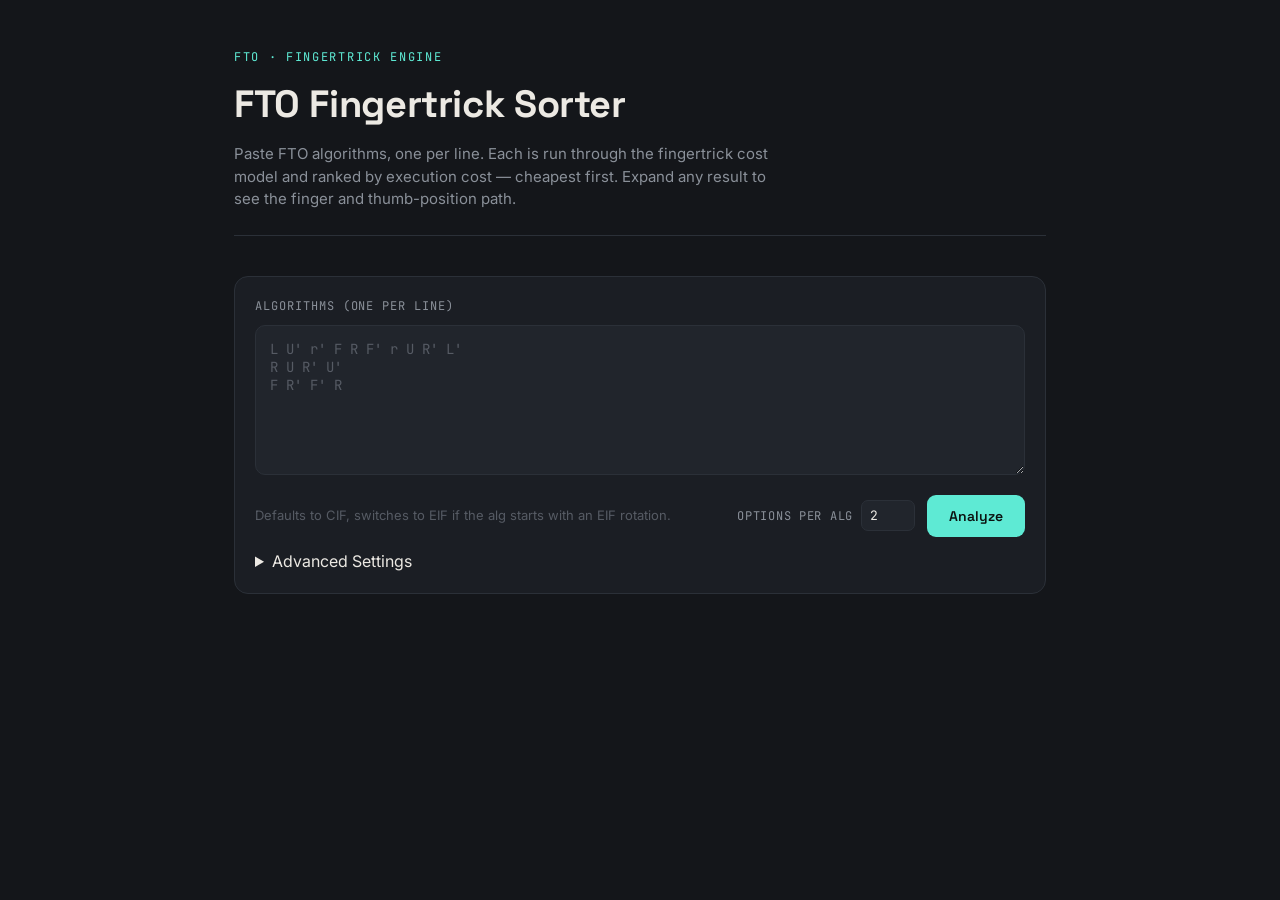
==== commit 1f4ceb40: "style details" ====
--- a/index.html
+++ b/index.html
@@ -24,9 +24,20 @@
       <span class="hint">Defaults to CIF, switches to EIF if the alg starts with an EIF rotation.</span>
       <div class="options-per-alg">
         <label for="numOptions">Options per alg</label>
-        <input type="number" id="numOptions" min="1" max="4" value="1">
+        <input type="number" id="numOptions" min="1" max="4" value="2">
       </div>
+      <input id="uploadConfig" type="file" accept="application/json,.json" hidden>
       <button id="analyze">Analyze</button>
+      <details id="advanced-settings-details">
+        <summary>Advanced Settings</summary>
+        <div class="controls" style="margin-top: 10px; justify-content: flex-start;">
+          <span id="configStatus" class="hint">Using built-in CONFIGS</span>
+        </div>
+        <div id="advanced-settings-content">
+            <button id="downloadConfig" type="button">Download CONFIGS JSON</button>
+            <button id="uploadConfigButton" type="button">Upload CONFIGS JSON</button>
+        </div>
+      </details>
     </div>
   </div>
 
--- a/main.css
+++ b/main.css
@@ -6,84 +6,84 @@
     --text: #ece9e3;
     --text-muted: #8a9099;
     --text-faint: #565b64;
-
+    
     --primary: #5eead4;
     --primary-dim: #234945;
     --secondary: #f2a65a;
     --accent: #fb7185;
-
+    
     --f-thumb: #f2a65a;
     --f-index: #5eead4;
     --f-middle: #a78bfa;
     --f-ring: #fb7185;
     --f-wrist: #60a5fa;
     --f-none: #8a9099;
-
+    
     --t-front: #34d399;
     --t-top: #818cf8;
     --t-bottom: #818cf8;
     --t-backplus: #fbbf24;
     --t-backminus: #f472b6;
-
+    
     --font-display: 'Space Grotesk', sans-serif;
     --font-body: 'Inter', sans-serif;
     --font-mono: 'JetBrains Mono', monospace;
-  }
-
-  * { box-sizing: border-box; }
-
-  body {
+}
+
+* { box-sizing: border-box; }
+
+body {
     margin: 0;
     background: var(--bg);
     color: var(--text);
     font-family: var(--font-body);
     line-height: 1.5;
-  }
-
-  .wrap {
+}
+
+.wrap {
     max-width: 860px;
     margin: 0 auto;
     padding: 48px 24px 96px;
-  }
-
-  header {
+}
+
+header {
     margin-bottom: 40px;
     border-bottom: 1px solid var(--border);
     padding-bottom: 24px;
-  }
-
-  .eyebrow {
+}
+
+.eyebrow {
     font-family: var(--font-mono);
     font-size: 12px;
     letter-spacing: 0.14em;
     text-transform: uppercase;
     color: var(--primary);
     margin: 0 0 10px;
-  }
-
-  h1 {
+}
+
+h1 {
     font-family: var(--font-display);
     font-weight: 700;
     font-size: clamp(28px, 4vw, 38px);
     margin: 0 0 10px;
     letter-spacing: -0.01em;
-  }
-
-  header p {
+}
+
+header p {
     color: var(--text-muted);
     margin: 0;
     max-width: 60ch;
     font-size: 15px;
-  }
-
-  .panel {
+}
+
+.panel {
     background: var(--surface);
     border: 1px solid var(--border);
     border-radius: 14px;
     padding: 20px;
-  }
-
-  label.field-label {
+}
+
+label.field-label {
     display: block;
     font-family: var(--font-mono);
     font-size: 12px;
@@ -91,9 +91,9 @@
     text-transform: uppercase;
     letter-spacing: 0.08em;
     margin-bottom: 10px;
-  }
-
-  textarea {
+}
+
+textarea {
     width: 100%;
     min-height: 150px;
     resize: vertical;
@@ -106,39 +106,39 @@
     padding: 14px;
     outline: none;
     transition: border-color 0.15s ease;
-  }
-
-  textarea:focus { border-color: var(--primary); }
-  textarea::placeholder { color: var(--text-faint); }
-
-  .controls {
+}
+
+textarea:focus { border-color: var(--primary); }
+textarea::placeholder { color: var(--text-faint); }
+
+.controls {
     display: flex;
     align-items: center;
     justify-content: space-between;
     margin-top: 14px;
     gap: 12px;
     flex-wrap: wrap;
-  }
-
-  .hint { font-size: 13px; color: var(--text-faint); }
-
-  .options-per-alg {
+}
+
+.hint { font-size: 13px; color: var(--text-faint); }
+
+.options-per-alg {
     display: flex;
     align-items: center;
     gap: 8px;
     margin-left: auto;
-  }
-
-  .options-per-alg label {
+}
+
+.options-per-alg label {
     font-family: var(--font-mono);
     font-size: 12px;
     color: var(--text-muted);
     text-transform: uppercase;
     letter-spacing: 0.06em;
     white-space: nowrap;
-  }
-
-  .options-per-alg input {
+}
+
+.options-per-alg input {
     width: 54px;
     background: var(--surface-2);
     border: 1px solid var(--border);
@@ -148,11 +148,11 @@
     font-size: 13px;
     padding: 6px 8px;
     outline: none;
-  }
-
-  .options-per-alg input:focus { border-color: var(--primary); }
-
-  button#analyze {
+}
+
+.options-per-alg input:focus { border-color: var(--primary); }
+
+button {
     background: var(--primary);
     color: #0b1210;
     border: none;
@@ -163,21 +163,21 @@
     border-radius: 9px;
     cursor: pointer;
     transition: transform 0.12s ease, box-shadow 0.12s ease;
-  }
-
-  button#analyze:hover { box-shadow: 0 0 0 3px var(--primary-dim); }
-  button#analyze:active { transform: translateY(1px); }
-
-  section#results { margin-top: 40px; }
-
-  .results-head {
+}
+
+button:hover { box-shadow: 0 0 0 3px var(--primary-dim); }
+button:active { transform: translateY(1px); }
+
+section#results { margin-top: 40px; }
+
+.results-head {
     display: flex;
     align-items: baseline;
     justify-content: space-between;
     margin-bottom: 16px;
-  }
-
-  .results-head h2 {
+}
+
+.results-head h2 {
     font-family: var(--font-display);
     font-size: 15px;
     text-transform: uppercase;
@@ -185,9 +185,9 @@
     color: var(--text-muted);
     margin: 0;
     font-weight: 600;
-  }
-
-  .copy-btn {
+}
+
+.copy-btn {
     background: transparent;
     color: var(--primary);
     border: 1px solid var(--primary-dim);
@@ -201,19 +201,19 @@
     align-items: center;
     gap: 6px;
     transition: background 0.15s ease, color 0.15s ease, border-color 0.15s ease;
-  }
-
-  .copy-btn:hover { background: var(--primary-dim); }
-
-  .copy-btn.copied {
+}
+
+.copy-btn:hover { background: var(--primary-dim); }
+
+.copy-btn.copied {
     color: #0b1210;
     background: var(--primary);
     border-color: var(--primary);
-  }
-
-  .copy-btn svg { flex-shrink: 0; }
-
-  .legend {
+}
+
+.copy-btn svg { flex-shrink: 0; }
+
+.legend {
     display: flex;
     flex-wrap: wrap;
     gap: 10px 16px;
@@ -224,63 +224,63 @@
     border-radius: 10px;
     font-size: 12px;
     color: var(--text-muted);
-  }
-
-  .legend-group { display: flex; align-items: center; gap: 8px; flex-wrap: wrap; }
-  .legend-title { font-family: var(--font-mono); text-transform: uppercase; letter-spacing: 0.06em; font-size: 11px; color: var(--text-faint); margin-right: 4px; }
-
-  .dot { width: 9px; height: 9px; border-radius: 50%; display: inline-block; }
-  .legend-item { display: flex; align-items: center; gap: 5px; }
-
-  .badge {
+}
+
+.legend-group { display: flex; align-items: center; gap: 8px; flex-wrap: wrap; }
+.legend-title { font-family: var(--font-mono); text-transform: uppercase; letter-spacing: 0.06em; font-size: 11px; color: var(--text-faint); margin-right: 4px; }
+
+.dot { width: 9px; height: 9px; border-radius: 50%; display: inline-block; }
+.legend-item { display: flex; align-items: center; gap: 5px; }
+
+.badge {
     font-family: var(--font-mono);
     font-size: 11px;
     padding: 2px 7px;
     border-radius: 5px;
     color: #0b1210;
     font-weight: 700;
-  }
-
-  .card {
+}
+
+.card {
     background: var(--surface);
     border: 1px solid var(--border);
     border-radius: 12px;
     margin-bottom: 12px;
     overflow: hidden;
-  }
-
-  .card summary {
+}
+
+.card summary {
     list-style: none;
     cursor: pointer;
     padding: 16px 18px;
     display: flex;
     align-items: center;
     gap: 16px;
-  }
-  .card summary::-webkit-details-marker { display: none; }
-
-  .rank {
+}
+.card summary::-webkit-details-marker { display: none; }
+
+.rank {
     font-family: var(--font-mono);
     font-size: 12px;
     color: var(--text-faint);
     width: 22px;
     flex-shrink: 0;
-  }
-
-  .alg-text {
+}
+
+.alg-text {
     font-family: var(--font-mono);
     font-size: 15px;
     font-weight: 500;
     flex: 1;
     min-width: 0;
     overflow-wrap: break-word;
-  }
-
-  .alg-text.invalid { color: var(--accent); font-style: italic; }
-
-  .meta { display: flex; align-items: center; gap: 12px; flex-shrink: 0; }
-
-  .thumb-chip {
+}
+
+.alg-text.invalid { color: var(--accent); font-style: italic; }
+
+.meta { display: flex; align-items: center; gap: 12px; flex-shrink: 0; }
+
+.thumb-chip {
     font-family: var(--font-mono);
     font-size: 11px;
     padding: 3px 8px;
@@ -288,66 +288,66 @@
     border: 1px solid var(--border);
     color: var(--text-muted);
     white-space: nowrap;
-  }
-
-  .cost-wrap { display: flex; align-items: center; gap: 8px; }
-  .cost-num { font-family: var(--font-mono); font-size: 14px; font-weight: 700; width: 48px; text-align: right; }
-  .cost-bar-track { width: 70px; height: 6px; border-radius: 3px; background: var(--surface-2); overflow: hidden; }
-  .cost-bar-fill { height: 100%; border-radius: 3px; }
-
-  .chevron {
+}
+
+.cost-wrap { display: flex; align-items: center; gap: 8px; }
+.cost-num { font-family: var(--font-mono); font-size: 14px; font-weight: 700; width: 48px; text-align: right; }
+.cost-bar-track { width: 70px; height: 6px; border-radius: 3px; background: var(--surface-2); overflow: hidden; }
+.cost-bar-fill { height: 100%; border-radius: 3px; }
+
+.chevron {
     color: var(--text-faint);
     transition: transform 0.15s ease;
     flex-shrink: 0;
-  }
-  details[open] .chevron { transform: rotate(90deg); }
-
-  .card-body {
+}
+details[open] .chevron { transform: rotate(90deg); }
+
+.card-body {
     padding: 4px 18px 20px;
     border-top: 1px solid var(--border);
-  }
-
-  .start-line {
+}
+
+.start-line {
     font-family: var(--font-mono);
     font-size: 12px;
     color: var(--text-muted);
     margin: 14px 0 12px;
-  }
-
-  .option-block + .option-block {
+}
+
+.option-block + .option-block {
     margin-top: 18px;
     padding-top: 16px;
     border-top: 1px dashed var(--border);
-  }
-
-  .option-head {
+}
+
+.option-head {
     display: flex;
     align-items: center;
     gap: 10px;
     margin: 14px 0 10px;
-  }
-
-  .option-index {
+}
+
+.option-index {
     font-family: var(--font-mono);
     font-size: 11px;
     text-transform: uppercase;
     letter-spacing: 0.06em;
     color: var(--text-faint);
-  }
-
-  .option-cost {
+}
+
+.option-cost {
     font-family: var(--font-mono);
     font-size: 12px;
     font-weight: 700;
-  }
-
-  .move-list {
+}
+
+.move-list {
     display: flex;
     flex-wrap: wrap;
     gap: 8px;
-  }
-
-  .move {
+}
+
+.move {
     display: flex;
     align-items: center;
     gap: 6px;
@@ -355,17 +355,17 @@
     border: 1px solid var(--border);
     border-radius: 8px;
     padding: 6px 9px;
-  }
-
-  .move.regrip { border-style: dashed; border-color: var(--accent); }
-
-  .move-token {
+}
+
+.move.regrip { border-style: dashed; border-color: var(--accent); }
+
+.move-token {
     font-family: var(--font-mono);
     font-weight: 700;
     font-size: 14px;
-  }
-
-  .move-thumb {
+}
+
+.move-thumb {
     font-family: var(--font-mono);
     font-size: 10px;
     padding: 1px 6px;
@@ -373,19 +373,36 @@
     color: #0b1210;
     font-weight: 700;
     white-space: nowrap;
-  }
-
-  .move-regrip-tag {
+}
+
+.move-regrip-tag {
     font-family: var(--font-mono);
     font-size: 9px;
     text-transform: uppercase;
     letter-spacing: 0.05em;
     color: var(--accent);
-  }
-
-  .empty {
+}
+
+.empty {
     color: var(--text-faint);
     font-size: 14px;
     padding: 30px 0;
     text-align: center;
-  }+}
+
+details#advanced-settings-details {
+    display: flex;
+    flex-direction: column;
+    gap: 0px;
+    width: 100%;
+}
+
+
+div#advanced-settings-content {
+    display: flex;
+    flex-direction: row;
+    justify-content: end;
+    gap: 10px;
+
+}
+
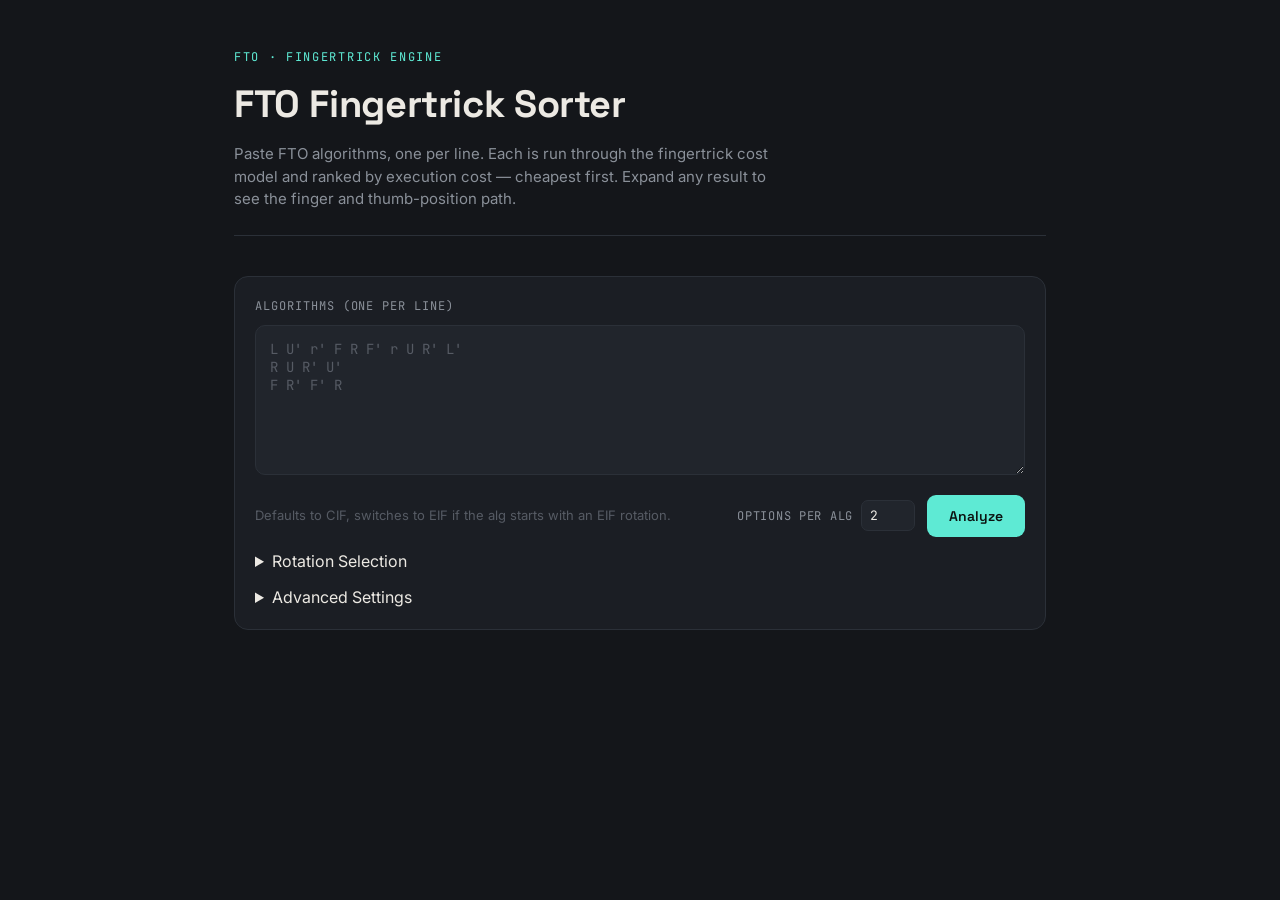
==== commit a019c174: "add rotation selection and better formatting for thin screens" ====
--- a/index.html
+++ b/index.html
@@ -1,50 +1,62 @@
-<!DOCTYPE html>
-<html lang="en">
-<head>
-<meta charset="UTF-8">
-<meta name="viewport" content="width=device-width, initial-scale=1.0">
-<title>FTO Fingertrick Sorter</title>
-<link rel="preconnect" href="https://fonts.googleapis.com">
-<link rel="preconnect" href="https://fonts.gstatic.com" crossorigin>
-<link href="https://fonts.googleapis.com/css2?family=Space+Grotesk:wght@500;600;700&family=Inter:wght@400;500;600&family=JetBrains+Mono:wght@400;500;700&display=swap" rel="stylesheet">
-<link href="main.css" rel="stylesheet">
-</head>
-<body>
-<div class="wrap">
-  <header>
-    <p class="eyebrow">FTO &middot; fingertrick engine</p>
-    <h1>FTO Fingertrick Sorter</h1>
-    <p>Paste FTO algorithms, one per line. Each is run through the fingertrick cost model and ranked by execution cost &mdash; cheapest first. Expand any result to see the finger and thumb-position path.</p>
-  </header>
-
-  <div class="panel">
-    <label class="field-label" for="algs">Algorithms (one per line)</label>
-    <textarea id="algs" placeholder="L U' r' F R F' r U R' L'&#10;R U R' U'&#10;F R' F' R"></textarea>
-    <div class="controls">
-      <span class="hint">Defaults to CIF, switches to EIF if the alg starts with an EIF rotation.</span>
-      <div class="options-per-alg">
-        <label for="numOptions">Options per alg</label>
-        <input type="number" id="numOptions" min="1" max="4" value="2">
-      </div>
-      <input id="uploadConfig" type="file" accept="application/json,.json" hidden>
-      <button id="analyze">Analyze</button>
-      <details id="advanced-settings-details">
-        <summary>Advanced Settings</summary>
-        <div class="controls" style="margin-top: 10px; justify-content: flex-start;">
-          <span id="configStatus" class="hint">Using built-in CONFIGS</span>
-        </div>
-        <div id="advanced-settings-content">
-            <button id="downloadConfig" type="button">Download CONFIGS JSON</button>
-            <button id="uploadConfigButton" type="button">Upload CONFIGS JSON</button>
-        </div>
-      </details>
-    </div>
-  </div>
-
-  <section id="results"></section>
-</div>
-
-<script src="engine.js"></script>
-<script src="frontend.js"></script>
-</body>
+<!DOCTYPE html>
+<html lang="en">
+<head>
+<meta charset="UTF-8">
+<meta name="viewport" content="width=device-width, initial-scale=1.0">
+<title>FTO Fingertrick Sorter</title>
+<link rel="preconnect" href="https://fonts.googleapis.com">
+<link rel="preconnect" href="https://fonts.gstatic.com" crossorigin>
+<link href="https://fonts.googleapis.com/css2?family=Space+Grotesk:wght@500;600;700&family=Inter:wght@400;500;600&family=JetBrains+Mono:wght@400;500;700&display=swap" rel="stylesheet">
+<link href="main.css" rel="stylesheet">
+<script type="module" src="frontend.js"></script>
+</head>
+<body>
+<div class="wrap">
+  <header>
+    <p class="eyebrow">FTO &middot; fingertrick engine</p>
+    <h1>FTO Fingertrick Sorter</h1>
+    <p>Paste FTO algorithms, one per line. Each is run through the fingertrick cost model and ranked by execution cost &mdash; cheapest first. Expand any result to see the finger and thumb-position path.</p>
+  </header>
+
+  <div class="panel">
+    <label class="field-label" for="algs">Algorithms (one per line)</label>
+    <textarea id="algs" placeholder="L U' r' F R F' r U R' L'&#10;R U R' U'&#10;F R' F' R"></textarea>
+    <div class="controls">
+      <span class="hint">Defaults to CIF, switches to EIF if the alg starts with an EIF rotation.</span>
+      <div class="options-per-alg">
+        <label for="numOptions">Options per alg</label>
+        <input type="number" id="numOptions" min="1" max="100" value="2">
+      </div>
+      <input id="uploadConfig" type="file" accept="application/json,.json" hidden>
+      <button id="analyze">Analyze</button>
+      <details class="advanced-settings-details">
+        <summary>Rotation Selection</summary>
+        <div class="rotation-toggles-wrap">
+          <div class="rotation-toggles-head">
+            <span class="field-label">Rotations</span>
+            <div class="rotation-toggles-actions">
+              <button id="rotationsAll" type="button" class="link-btn">All</button>
+              <button id="rotationsNone" type="button" class="link-btn">None</button>
+            </div>
+          </div>
+          <div id="rotationToggles" class="rotation-toggles"></div>
+        </div>
+      </details>
+      <details class="advanced-settings-details">
+        <summary>Advanced Settings</summary>
+        <div class="controls" style="margin-top: 10px; justify-content: flex-start;">
+          <span id="configStatus" class="hint">Using built-in CONFIGS</span>
+        </div>
+        <div id="advanced-settings-content">
+            <button id="downloadConfig" type="button">Download CONFIGS JSON</button>
+            <button id="uploadConfigButton" type="button">Upload CONFIGS JSON</button>
+        </div>
+      </details>
+    </div>
+  </div>
+
+  <section id="results"></section>
+</div>
+
+</body>
 </html>
--- a/main.css
+++ b/main.css
@@ -1,408 +1,474 @@
-  :root {
-    --bg: #14161a;
-    --surface: #1b1e24;
-    --surface-2: #21252c;
-    --border: #2b3038;
-    --text: #ece9e3;
-    --text-muted: #8a9099;
-    --text-faint: #565b64;
-    
-    --primary: #5eead4;
-    --primary-dim: #234945;
-    --secondary: #f2a65a;
-    --accent: #fb7185;
-    
-    --f-thumb: #f2a65a;
-    --f-index: #5eead4;
-    --f-middle: #a78bfa;
-    --f-ring: #fb7185;
-    --f-wrist: #60a5fa;
-    --f-none: #8a9099;
-    
-    --t-front: #34d399;
-    --t-top: #818cf8;
-    --t-bottom: #818cf8;
-    --t-backplus: #fbbf24;
-    --t-backminus: #f472b6;
-    
-    --font-display: 'Space Grotesk', sans-serif;
-    --font-body: 'Inter', sans-serif;
-    --font-mono: 'JetBrains Mono', monospace;
-}
-
-* { box-sizing: border-box; }
-
-body {
-    margin: 0;
-    background: var(--bg);
-    color: var(--text);
-    font-family: var(--font-body);
-    line-height: 1.5;
-}
-
-.wrap {
-    max-width: 860px;
-    margin: 0 auto;
-    padding: 48px 24px 96px;
-}
-
-header {
-    margin-bottom: 40px;
-    border-bottom: 1px solid var(--border);
-    padding-bottom: 24px;
-}
-
-.eyebrow {
-    font-family: var(--font-mono);
-    font-size: 12px;
-    letter-spacing: 0.14em;
-    text-transform: uppercase;
-    color: var(--primary);
-    margin: 0 0 10px;
-}
-
-h1 {
-    font-family: var(--font-display);
-    font-weight: 700;
-    font-size: clamp(28px, 4vw, 38px);
-    margin: 0 0 10px;
-    letter-spacing: -0.01em;
-}
-
-header p {
-    color: var(--text-muted);
-    margin: 0;
-    max-width: 60ch;
-    font-size: 15px;
-}
-
-.panel {
-    background: var(--surface);
-    border: 1px solid var(--border);
-    border-radius: 14px;
-    padding: 20px;
-}
-
-label.field-label {
-    display: block;
-    font-family: var(--font-mono);
-    font-size: 12px;
-    color: var(--text-muted);
-    text-transform: uppercase;
-    letter-spacing: 0.08em;
-    margin-bottom: 10px;
-}
-
-textarea {
-    width: 100%;
-    min-height: 150px;
-    resize: vertical;
-    background: var(--surface-2);
-    border: 1px solid var(--border);
-    border-radius: 10px;
-    color: var(--text);
-    font-family: var(--font-mono);
-    font-size: 14px;
-    padding: 14px;
-    outline: none;
-    transition: border-color 0.15s ease;
-}
-
-textarea:focus { border-color: var(--primary); }
-textarea::placeholder { color: var(--text-faint); }
-
-.controls {
-    display: flex;
-    align-items: center;
-    justify-content: space-between;
-    margin-top: 14px;
-    gap: 12px;
-    flex-wrap: wrap;
-}
-
-.hint { font-size: 13px; color: var(--text-faint); }
-
-.options-per-alg {
-    display: flex;
-    align-items: center;
-    gap: 8px;
-    margin-left: auto;
-}
-
-.options-per-alg label {
-    font-family: var(--font-mono);
-    font-size: 12px;
-    color: var(--text-muted);
-    text-transform: uppercase;
-    letter-spacing: 0.06em;
-    white-space: nowrap;
-}
-
-.options-per-alg input {
-    width: 54px;
-    background: var(--surface-2);
-    border: 1px solid var(--border);
-    border-radius: 7px;
-    color: var(--text);
-    font-family: var(--font-mono);
-    font-size: 13px;
-    padding: 6px 8px;
-    outline: none;
-}
-
-.options-per-alg input:focus { border-color: var(--primary); }
-
-button {
-    background: var(--primary);
-    color: #0b1210;
-    border: none;
-    font-family: var(--font-display);
-    font-weight: 600;
-    font-size: 14px;
-    padding: 12px 22px;
-    border-radius: 9px;
-    cursor: pointer;
-    transition: transform 0.12s ease, box-shadow 0.12s ease;
-}
-
-button:hover { box-shadow: 0 0 0 3px var(--primary-dim); }
-button:active { transform: translateY(1px); }
-
-section#results { margin-top: 40px; }
-
-.results-head {
-    display: flex;
-    align-items: baseline;
-    justify-content: space-between;
-    margin-bottom: 16px;
-}
-
-.results-head h2 {
-    font-family: var(--font-display);
-    font-size: 15px;
-    text-transform: uppercase;
-    letter-spacing: 0.08em;
-    color: var(--text-muted);
-    margin: 0;
-    font-weight: 600;
-}
-
-.copy-btn {
-    background: transparent;
-    color: var(--primary);
-    border: 1px solid var(--primary-dim);
-    font-family: var(--font-mono);
-    font-size: 12px;
-    font-weight: 500;
-    padding: 7px 12px;
-    border-radius: 8px;
-    cursor: pointer;
-    display: inline-flex;
-    align-items: center;
-    gap: 6px;
-    transition: background 0.15s ease, color 0.15s ease, border-color 0.15s ease;
-}
-
-.copy-btn:hover { background: var(--primary-dim); }
-
-.copy-btn.copied {
-    color: #0b1210;
-    background: var(--primary);
-    border-color: var(--primary);
-}
-
-.copy-btn svg { flex-shrink: 0; }
-
-.legend {
-    display: flex;
-    flex-wrap: wrap;
-    gap: 10px 16px;
-    margin-bottom: 22px;
-    padding: 14px 16px;
-    background: var(--surface);
-    border: 1px solid var(--border);
-    border-radius: 10px;
-    font-size: 12px;
-    color: var(--text-muted);
-}
-
-.legend-group { display: flex; align-items: center; gap: 8px; flex-wrap: wrap; }
-.legend-title { font-family: var(--font-mono); text-transform: uppercase; letter-spacing: 0.06em; font-size: 11px; color: var(--text-faint); margin-right: 4px; }
-
-.dot { width: 9px; height: 9px; border-radius: 50%; display: inline-block; }
-.legend-item { display: flex; align-items: center; gap: 5px; }
-
-.badge {
-    font-family: var(--font-mono);
-    font-size: 11px;
-    padding: 2px 7px;
-    border-radius: 5px;
-    color: #0b1210;
-    font-weight: 700;
-}
-
-.card {
-    background: var(--surface);
-    border: 1px solid var(--border);
-    border-radius: 12px;
-    margin-bottom: 12px;
-    overflow: hidden;
-}
-
-.card summary {
-    list-style: none;
-    cursor: pointer;
-    padding: 16px 18px;
-    display: flex;
-    align-items: center;
-    gap: 16px;
-}
-.card summary::-webkit-details-marker { display: none; }
-
-.rank {
-    font-family: var(--font-mono);
-    font-size: 12px;
-    color: var(--text-faint);
-    width: 22px;
-    flex-shrink: 0;
-}
-
-.alg-text {
-    font-family: var(--font-mono);
-    font-size: 15px;
-    font-weight: 500;
-    flex: 1;
-    min-width: 0;
-    overflow-wrap: break-word;
-}
-
-.alg-text.invalid { color: var(--accent); font-style: italic; }
-
-.meta { display: flex; align-items: center; gap: 12px; flex-shrink: 0; }
-
-.thumb-chip {
-    font-family: var(--font-mono);
-    font-size: 11px;
-    padding: 3px 8px;
-    border-radius: 6px;
-    border: 1px solid var(--border);
-    color: var(--text-muted);
-    white-space: nowrap;
-}
-
-.cost-wrap { display: flex; align-items: center; gap: 8px; }
-.cost-num { font-family: var(--font-mono); font-size: 14px; font-weight: 700; width: 48px; text-align: right; }
-.cost-bar-track { width: 70px; height: 6px; border-radius: 3px; background: var(--surface-2); overflow: hidden; }
-.cost-bar-fill { height: 100%; border-radius: 3px; }
-
-.chevron {
-    color: var(--text-faint);
-    transition: transform 0.15s ease;
-    flex-shrink: 0;
-}
-details[open] .chevron { transform: rotate(90deg); }
-
-.card-body {
-    padding: 4px 18px 20px;
-    border-top: 1px solid var(--border);
-}
-
-.start-line {
-    font-family: var(--font-mono);
-    font-size: 12px;
-    color: var(--text-muted);
-    margin: 14px 0 12px;
-}
-
-.option-block + .option-block {
-    margin-top: 18px;
-    padding-top: 16px;
-    border-top: 1px dashed var(--border);
-}
-
-.option-head {
-    display: flex;
-    align-items: center;
-    gap: 10px;
-    margin: 14px 0 10px;
-}
-
-.option-index {
-    font-family: var(--font-mono);
-    font-size: 11px;
-    text-transform: uppercase;
-    letter-spacing: 0.06em;
-    color: var(--text-faint);
-}
-
-.option-cost {
-    font-family: var(--font-mono);
-    font-size: 12px;
-    font-weight: 700;
-}
-
-.move-list {
-    display: flex;
-    flex-wrap: wrap;
-    gap: 8px;
-}
-
-.move {
-    display: flex;
-    align-items: center;
-    gap: 6px;
-    background: var(--surface-2);
-    border: 1px solid var(--border);
-    border-radius: 8px;
-    padding: 6px 9px;
-}
-
-.move.regrip { border-style: dashed; border-color: var(--accent); }
-
-.move-token {
-    font-family: var(--font-mono);
-    font-weight: 700;
-    font-size: 14px;
-}
-
-.move-thumb {
-    font-family: var(--font-mono);
-    font-size: 10px;
-    padding: 1px 6px;
-    border-radius: 4px;
-    color: #0b1210;
-    font-weight: 700;
-    white-space: nowrap;
-}
-
-.move-regrip-tag {
-    font-family: var(--font-mono);
-    font-size: 9px;
-    text-transform: uppercase;
-    letter-spacing: 0.05em;
-    color: var(--accent);
-}
-
-.empty {
-    color: var(--text-faint);
-    font-size: 14px;
-    padding: 30px 0;
-    text-align: center;
-}
-
-details#advanced-settings-details {
-    display: flex;
-    flex-direction: column;
-    gap: 0px;
-    width: 100%;
-}
-
-
-div#advanced-settings-content {
-    display: flex;
-    flex-direction: row;
-    justify-content: end;
-    gap: 10px;
-
-}
-
+  :root {
+    --bg: #14161a;
+    --surface: #1b1e24;
+    --surface-2: #21252c;
+    --border: #2b3038;
+    --text: #ece9e3;
+    --text-muted: #8a9099;
+    --text-faint: #565b64;
+    
+    --primary: #5eead4;
+    --primary-dim: #234945;
+    --secondary: #f2a65a;
+    --accent: #fb7185;
+    
+    --h-right: #fb7185;
+    --h-left: #60a5fa;
+    
+    --t-front: #34d399;
+    --t-top: #818cf8;
+    --t-bottom: #818cf8;
+    --t-backplus: #fbbf24;
+    --t-backminus: #f472b6;
+    
+    --font-display: 'Space Grotesk', sans-serif;
+    --font-body: 'Inter', sans-serif;
+    --font-mono: 'JetBrains Mono', monospace;
+}
+
+* { box-sizing: border-box; }
+
+body {
+    margin: 0;
+    background: var(--bg);
+    color: var(--text);
+    font-family: var(--font-body);
+    line-height: 1.5;
+}
+
+.wrap {
+    max-width: 860px;
+    margin: 0 auto;
+    padding: 48px 24px 96px;
+}
+
+header {
+    margin-bottom: 40px;
+    border-bottom: 1px solid var(--border);
+    padding-bottom: 24px;
+}
+
+.eyebrow {
+    font-family: var(--font-mono);
+    font-size: 12px;
+    letter-spacing: 0.14em;
+    text-transform: uppercase;
+    color: var(--primary);
+    margin: 0 0 10px;
+}
+
+h1 {
+    font-family: var(--font-display);
+    font-weight: 700;
+    font-size: clamp(28px, 4vw, 38px);
+    margin: 0 0 10px;
+    letter-spacing: -0.01em;
+}
+
+header p {
+    color: var(--text-muted);
+    margin: 0;
+    max-width: 60ch;
+    font-size: 15px;
+}
+
+.panel {
+    background: var(--surface);
+    border: 1px solid var(--border);
+    border-radius: 14px;
+    padding: 20px;
+}
+
+label.field-label {
+    display: block;
+    font-family: var(--font-mono);
+    font-size: 12px;
+    color: var(--text-muted);
+    text-transform: uppercase;
+    letter-spacing: 0.08em;
+    margin-bottom: 10px;
+}
+
+textarea {
+    width: 100%;
+    min-height: 150px;
+    resize: vertical;
+    background: var(--surface-2);
+    border: 1px solid var(--border);
+    border-radius: 10px;
+    color: var(--text);
+    font-family: var(--font-mono);
+    font-size: 14px;
+    padding: 14px;
+    outline: none;
+    transition: border-color 0.15s ease;
+}
+
+textarea:focus { border-color: var(--primary); }
+textarea::placeholder { color: var(--text-faint); }
+
+.controls {
+    display: flex;
+    align-items: center;
+    justify-content: space-between;
+    margin-top: 14px;
+    gap: 12px;
+    flex-wrap: wrap;
+}
+
+.hint { font-size: 13px; color: var(--text-faint); }
+
+.options-per-alg {
+    display: flex;
+    align-items: center;
+    gap: 8px;
+    margin-left: auto;
+}
+
+.options-per-alg label {
+    font-family: var(--font-mono);
+    font-size: 12px;
+    color: var(--text-muted);
+    text-transform: uppercase;
+    letter-spacing: 0.06em;
+    white-space: nowrap;
+}
+
+.options-per-alg input {
+    width: 54px;
+    background: var(--surface-2);
+    border: 1px solid var(--border);
+    border-radius: 7px;
+    color: var(--text);
+    font-family: var(--font-mono);
+    font-size: 13px;
+    padding: 6px 8px;
+    outline: none;
+}
+
+.options-per-alg input:focus { border-color: var(--primary); }
+
+button {
+    background: var(--primary);
+    color: #0b1210;
+    border: none;
+    font-family: var(--font-display);
+    font-weight: 600;
+    font-size: 14px;
+    padding: 12px 22px;
+    border-radius: 9px;
+    cursor: pointer;
+    transition: transform 0.12s ease, box-shadow 0.12s ease;
+}
+
+button:hover { box-shadow: 0 0 0 3px var(--primary-dim); }
+button:active { transform: translateY(1px); }
+
+section#results { margin-top: 40px; }
+
+.results-head {
+    display: flex;
+    align-items: baseline;
+    justify-content: space-between;
+    margin-bottom: 16px;
+}
+
+.results-head h2 {
+    font-family: var(--font-display);
+    font-size: 15px;
+    text-transform: uppercase;
+    letter-spacing: 0.08em;
+    color: var(--text-muted);
+    margin: 0;
+    font-weight: 600;
+}
+
+.copy-btn {
+    background: transparent;
+    color: var(--primary);
+    border: 1px solid var(--primary-dim);
+    font-family: var(--font-mono);
+    font-size: 12px;
+    font-weight: 500;
+    padding: 7px 12px;
+    border-radius: 8px;
+    cursor: pointer;
+    display: inline-flex;
+    align-items: center;
+    gap: 6px;
+    transition: background 0.15s ease, color 0.15s ease, border-color 0.15s ease;
+}
+
+.copy-btn:hover { background: var(--primary-dim); }
+
+.copy-btn.copied {
+    color: #0b1210;
+    background: var(--primary);
+    border-color: var(--primary);
+}
+
+.copy-btn svg { flex-shrink: 0; }
+
+.legend {
+    display: flex;
+    flex-wrap: wrap;
+    gap: 10px 16px;
+    margin-bottom: 22px;
+    padding: 14px 16px;
+    background: var(--surface);
+    border: 1px solid var(--border);
+    border-radius: 10px;
+    font-size: 12px;
+    color: var(--text-muted);
+}
+
+.legend-group { display: flex; align-items: center; gap: 8px; flex-wrap: wrap; }
+.legend-title { font-family: var(--font-mono); text-transform: uppercase; letter-spacing: 0.06em; font-size: 11px; color: var(--text-faint); margin-right: 4px; }
+
+.dot { width: 9px; height: 9px; border-radius: 50%; display: inline-block; }
+.legend-item { display: flex; align-items: center; gap: 5px; }
+
+.badge {
+    font-family: var(--font-mono);
+    font-size: 11px;
+    padding: 2px 7px;
+    border-radius: 5px;
+    color: #0b1210;
+    font-weight: 700;
+}
+
+.card {
+    background: var(--surface);
+    border: 1px solid var(--border);
+    border-radius: 12px;
+    margin-bottom: 12px;
+    overflow: hidden;
+}
+
+.card summary {
+    list-style: none;
+    cursor: pointer;
+    padding: 16px 18px;
+    display: flex;
+    align-items: center;
+    gap: 16px;
+    flex-wrap: wrap;
+}
+.card summary::-webkit-details-marker { display: none; }
+
+.rank {
+    font-family: var(--font-mono);
+    font-size: 12px;
+    color: var(--text-faint);
+    width: 22px;
+    flex-shrink: 0;
+}
+
+.rank.selectable {
+    cursor: pointer;
+    text-align: center;
+    border-radius: 6px;
+    padding: 2px 0;
+    transition: background 0.15s ease, color 0.15s ease;
+}
+
+.rank.selectable:hover {
+    background: var(--surface-2);
+    color: var(--text-muted);
+}
+
+.card.selected {
+    border-color: var(--primary);
+    box-shadow: 0 0 0 1px var(--primary-dim) inset;
+}
+
+.card.selected .rank.selectable {
+    background: var(--primary);
+    color: #0b1210;
+    font-weight: 700;
+}
+
+.alg-text {
+    font-family: var(--font-mono);
+    font-size: 15px;
+    font-weight: 500;
+    flex: 1 1 240px;
+    min-width: 0;
+    overflow-wrap: break-word;
+}
+
+.alg-text.invalid { color: var(--accent); font-style: italic; }
+
+.meta { display: flex; align-items: center; gap: 12px; flex-shrink: 0; margin-left: auto; flex-wrap: wrap; }
+
+.thumb-chip {
+    font-family: var(--font-mono);
+    font-size: 11px;
+    padding: 3px 8px;
+    border-radius: 6px;
+    border: 1px solid var(--border);
+    color: var(--text-muted);
+    white-space: nowrap;
+}
+
+.cost-wrap { display: flex; align-items: center; gap: 8px; }
+.cost-num { font-family: var(--font-mono); font-size: 14px; font-weight: 700; width: 48px; text-align: right; }
+.cost-bar-track { width: 70px; height: 6px; border-radius: 3px; background: var(--surface-2); overflow: hidden; }
+.cost-bar-fill { height: 100%; border-radius: 3px; }
+
+.chevron {
+    color: var(--text-faint);
+    transition: transform 0.15s ease;
+    flex-shrink: 0;
+}
+details[open] .chevron { transform: rotate(90deg); }
+
+.card-body {
+    padding: 4px 18px 20px;
+    border-top: 1px solid var(--border);
+}
+
+.start-line {
+    font-family: var(--font-mono);
+    font-size: 12px;
+    color: var(--text-muted);
+    margin: 14px 0 12px;
+}
+
+.option-block + .option-block {
+    margin-top: 18px;
+    padding-top: 16px;
+    border-top: 1px dashed var(--border);
+}
+
+.option-head {
+    display: flex;
+    align-items: center;
+    gap: 10px;
+    margin: 14px 0 10px;
+}
+
+.option-copy-btn {
+    margin-left: auto;
+    padding: 4px 9px;
+    font-size: 11px;
+}
+
+.option-index {
+    font-family: var(--font-mono);
+    font-size: 11px;
+    text-transform: uppercase;
+    letter-spacing: 0.06em;
+    color: var(--text-faint);
+}
+
+.option-cost {
+    font-family: var(--font-mono);
+    font-size: 12px;
+    font-weight: 700;
+}
+
+.move-list {
+    display: flex;
+    flex-wrap: wrap;
+    gap: 8px;
+}
+
+.move {
+    display: flex;
+    flex-direction: column;
+    align-items: center;
+    gap: 6px;
+    background: var(--surface-2);
+    border: 1px solid var(--border);
+    border-radius: 8px;
+    padding: 6px 9px;
+}
+
+.move.regrip { border-style: dashed; border-color: var(--accent); }
+
+.move-token {
+    font-family: var(--font-mono);
+    font-weight: 700;
+    font-size: 14px;
+}
+
+.move-thumb {
+    font-family: var(--font-mono);
+    font-size: 10px;
+    padding: 1px 6px;
+    border-radius: 4px;
+    color: #0b1210;
+    font-weight: 700;
+    white-space: nowrap;
+}
+
+.move-regrip-tag {
+    font-family: var(--font-mono);
+    font-size: 9px;
+    text-transform: uppercase;
+    letter-spacing: 0.05em;
+    color: var(--accent);
+}
+
+.empty {
+    color: var(--text-faint);
+    font-size: 14px;
+    padding: 30px 0;
+    text-align: center;
+}
+
+details.advanced-settings-details {
+    display: flex;
+    flex-direction: column;
+    gap: 0px;
+    width: 100%;
+}
+
+
+div#advanced-settings-content {
+    display: flex;
+    flex-direction: row;
+    justify-content: end;
+    gap: 10px;
+
+}
+
+
+.rotation-toggles-wrap { margin-top: 14px; }
+.rotation-toggles-head { display: flex; align-items: center; justify-content: space-between; margin-bottom: 8px; }
+.rotation-toggles-actions { display: flex; gap: 6px; }
+.link-btn {
+    background: transparent;
+    border: 1px solid var(--border);
+    color: var(--text-muted);
+    font-family: var(--font-mono);
+    font-size: 11px;
+    padding: 3px 8px;
+    border-radius: 6px;
+    cursor: pointer;
+}
+.link-btn:hover { color: var(--text); border-color: var(--primary-dim); }
+
+.rotation-toggles {
+    display: grid;
+    grid-template-columns: repeat(auto-fill, minmax(90px, 1fr));
+    gap: 6px 10px;
+    padding: 10px;
+    background: var(--surface-2);
+    border: 1px solid var(--border);
+    border-radius: 8px;
+    max-height: 260px;
+    overflow-y: auto;
+}
+.rotation-toggle {
+    display: flex;
+    align-items: center;
+    gap: 6px;
+    font-family: var(--font-mono);
+    font-size: 12px;
+    color: var(--text-muted);
+    cursor: pointer;
+}
+.rotation-toggle input { accent-color: var(--primary); cursor: pointer; }
+.rotation-toggle input:checked + span { color: var(--text); }
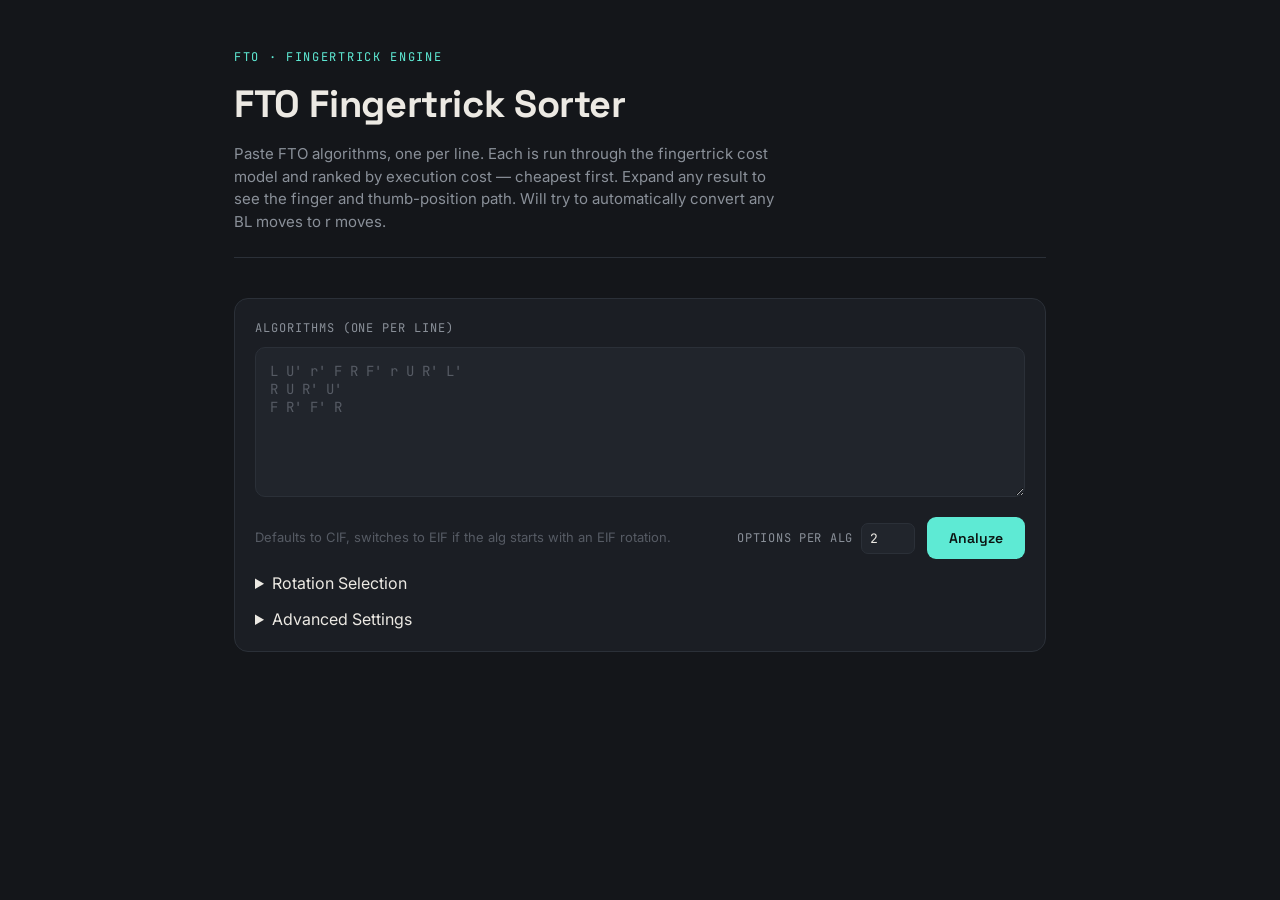
==== commit d4c5a00f: "Force redeploy pages" ====
--- a/index.html
+++ b/index.html
@@ -15,7 +15,7 @@
   <header>
     <p class="eyebrow">FTO &middot; fingertrick engine</p>
     <h1>FTO Fingertrick Sorter</h1>
-    <p>Paste FTO algorithms, one per line. Each is run through the fingertrick cost model and ranked by execution cost &mdash; cheapest first. Expand any result to see the finger and thumb-position path.</p>
+    <p>Paste FTO algorithms, one per line. Each is run through the fingertrick cost model and ranked by execution cost &mdash; cheapest first. Expand any result to see the finger and thumb-position path. Will try to automatically convert any BL moves to r moves. </p>
   </header>
 
   <div class="panel">
@@ -59,4 +59,4 @@
 </div>
 
 </body>
-</html>+</html>
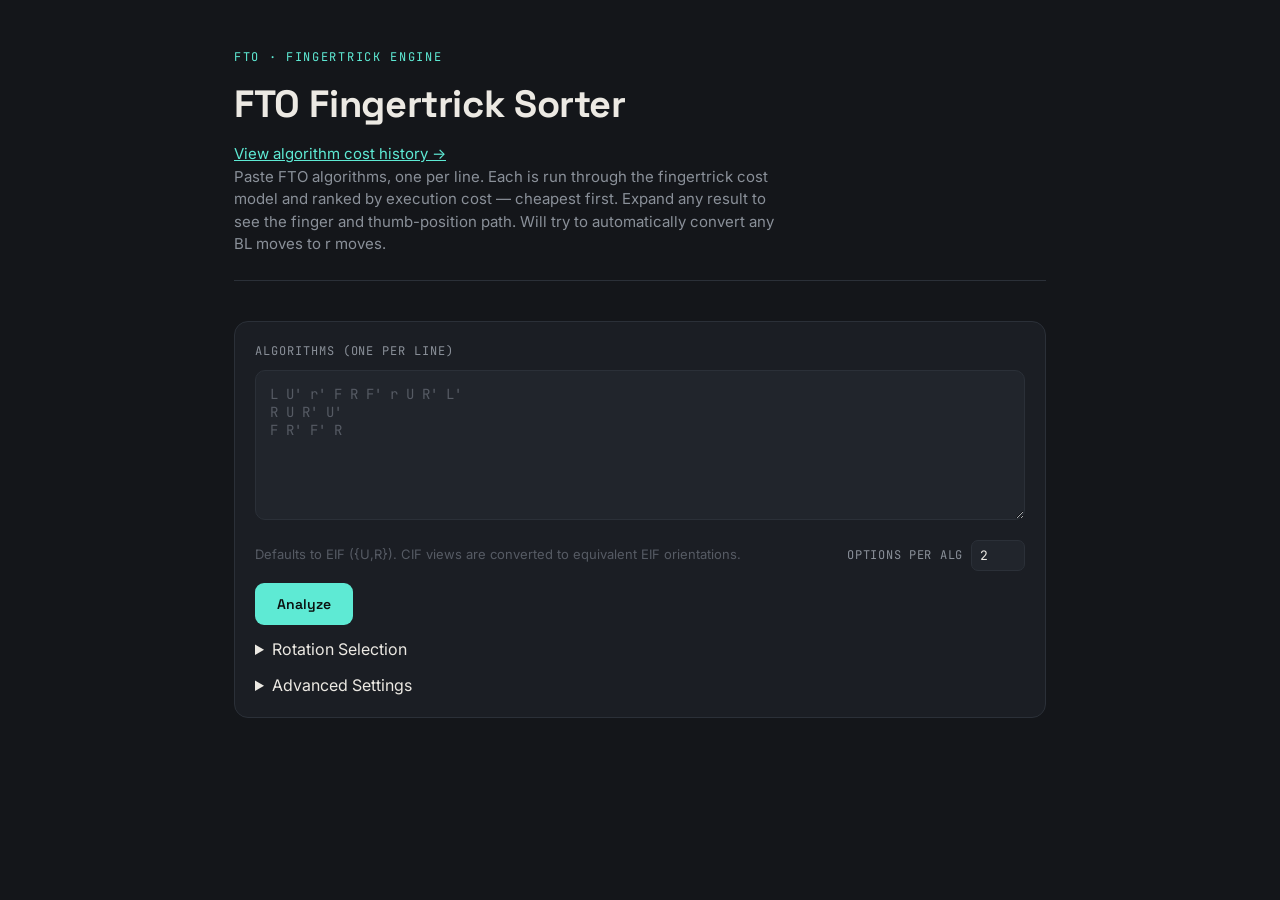
==== commit 90cf97da: "Set Baseline" ====
--- a/index.html
+++ b/index.html
@@ -15,6 +15,7 @@
   <header>
     <p class="eyebrow">FTO &middot; fingertrick engine</p>
     <h1>FTO Fingertrick Sorter</h1>
+    <p><a href="visual-changelog.html" style="color: var(--primary)">View algorithm cost history →</a></p>
     <p>Paste FTO algorithms, one per line. Each is run through the fingertrick cost model and ranked by execution cost &mdash; cheapest first. Expand any result to see the finger and thumb-position path. Will try to automatically convert any BL moves to r moves. </p>
   </header>
 
@@ -22,7 +23,7 @@
     <label class="field-label" for="algs">Algorithms (one per line)</label>
     <textarea id="algs" placeholder="L U' r' F R F' r U R' L'&#10;R U R' U'&#10;F R' F' R"></textarea>
     <div class="controls">
-      <span class="hint">Defaults to CIF, switches to EIF if the alg starts with an EIF rotation.</span>
+      <span class="hint">Defaults to EIF ({U,R}). CIF views are converted to equivalent EIF orientations.</span>
       <div class="options-per-alg">
         <label for="numOptions">Options per alg</label>
         <input type="number" id="numOptions" min="1" max="100" value="2">
--- a/main.css
+++ b/main.css
@@ -472,3 +472,28 @@
 }
 .rotation-toggle input { accent-color: var(--primary); cursor: pointer; }
 .rotation-toggle input:checked + span { color: var(--text); }
+
+.regrip-menu {
+    position: fixed;
+    z-index: 100;
+    padding: 6px;
+    background: var(--surface);
+    border: 1px solid var(--border);
+    border-radius: 8px;
+    box-shadow: 0 8px 24px #0006;
+    font-size: 12px;
+}
+.regrip-menu > div { padding: 6px 10px; color: var(--text-muted); }
+.regrip-menu button {
+    display: block;
+    width: 100%;
+    padding: 6px 10px;
+    background: transparent;
+    color: var(--text);
+    text-align: left;
+    font-size: 12px;
+}
+.regrip-menu button:hover, .regrip-menu button:focus-visible { background: var(--surface-2); box-shadow: none; }
+.regrip-menu button:disabled { color: var(--text-faint); cursor: default; }
+
+.move { -webkit-touch-callout: none; -webkit-user-select: none; user-select: none; }
